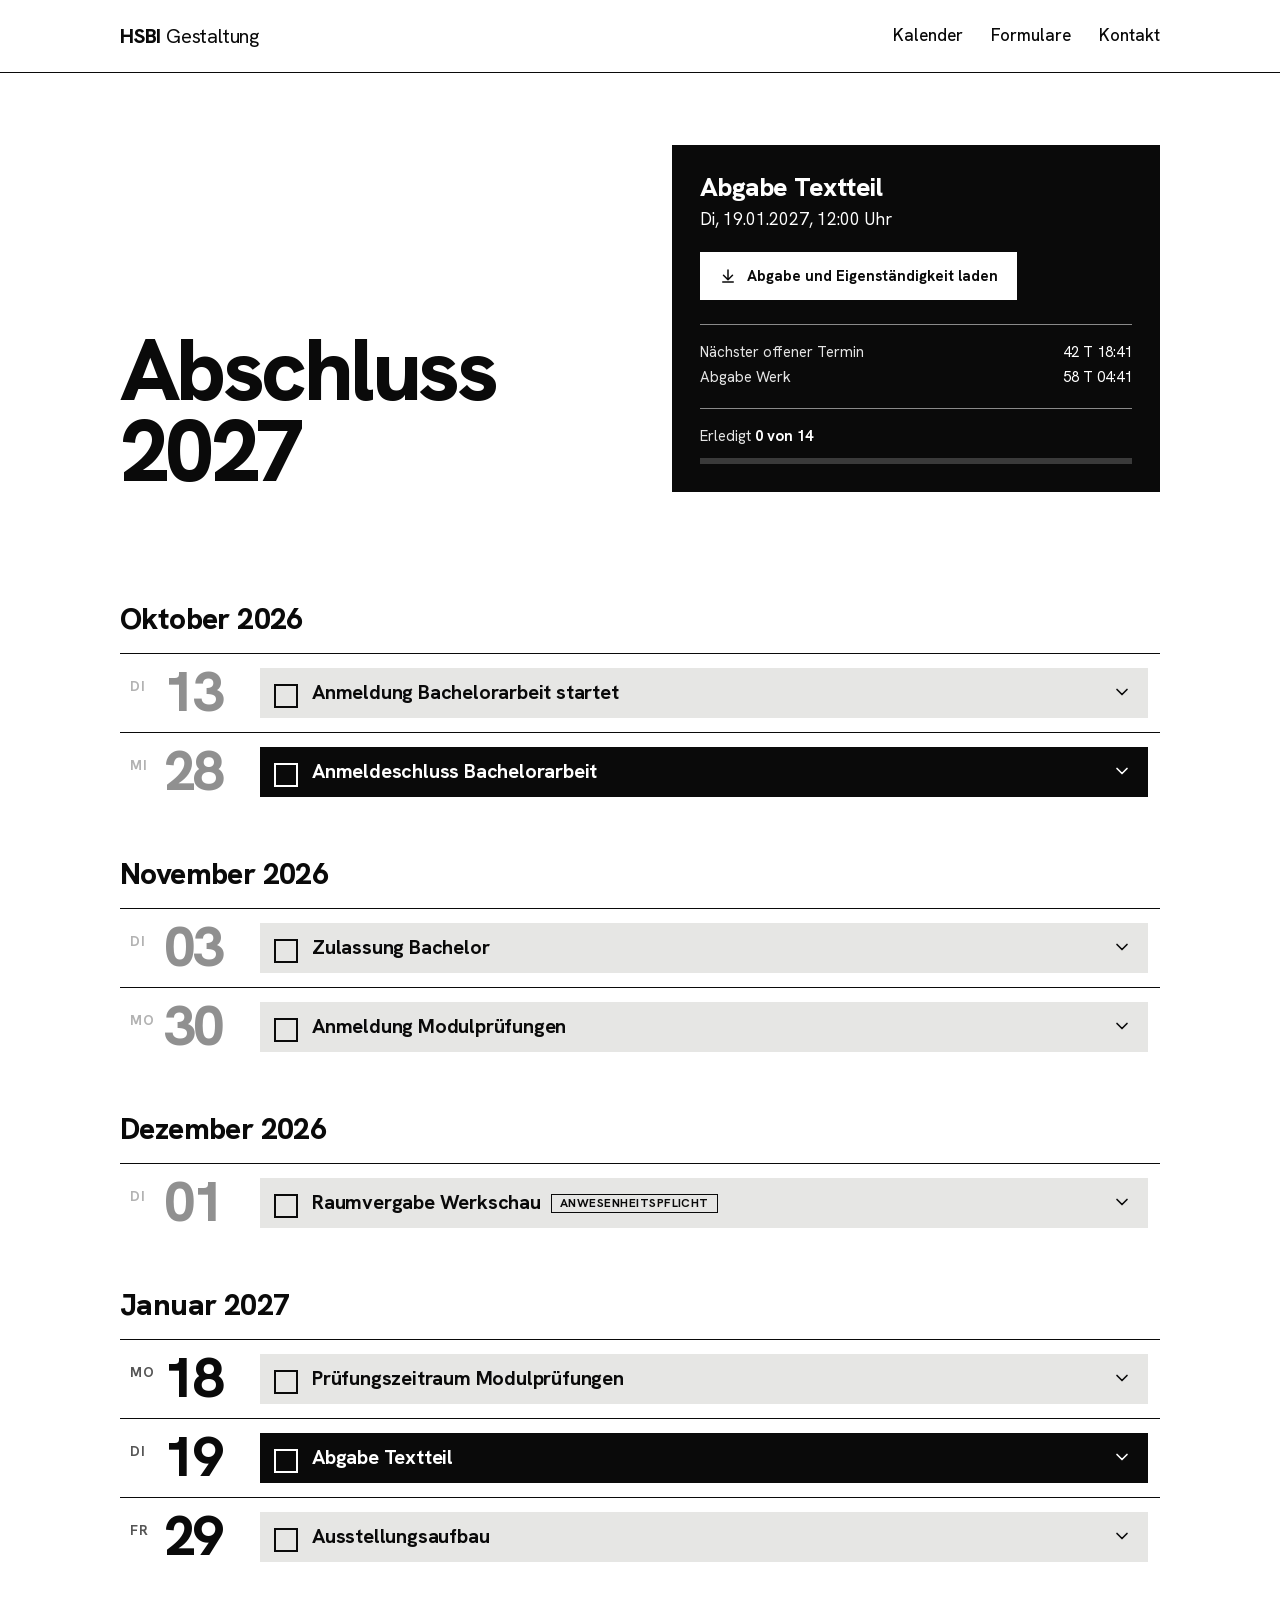
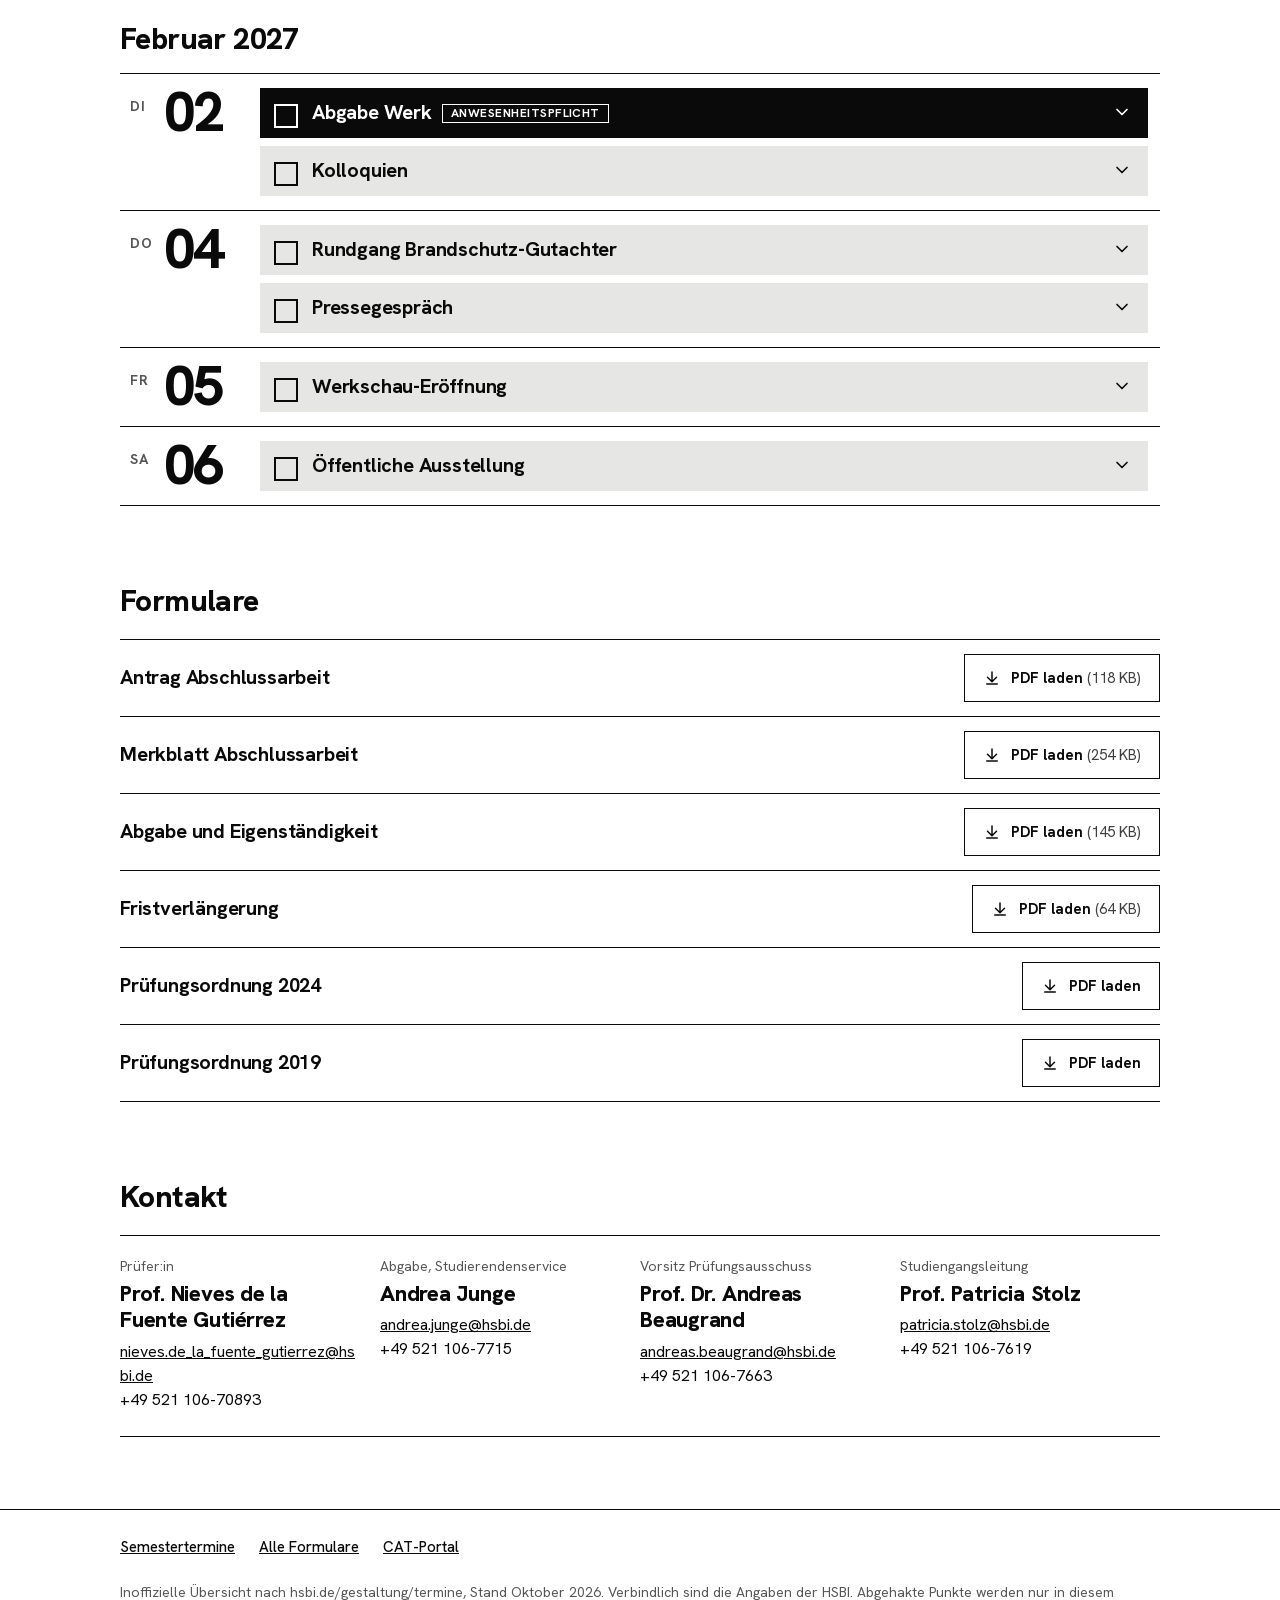
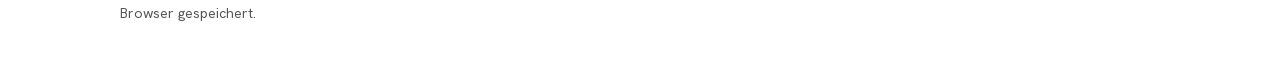
==== index.html @ 267f6dec "Add files via upload" ====
<!DOCTYPE html>
<html lang="de">
<head>
<meta charset="utf-8">
<meta name="viewport" content="width=device-width, initial-scale=1">
<meta name="color-scheme" content="light">
<title>Abschluss 2027 – Bachelorarbeit Gestaltung HSBI</title>
<meta name="description" content="Termine, Fristen und Formulare für die Bachelorarbeit Gestaltung an der HSBI, Abschluss Februar 2027 – mit Checkliste zum Abhaken.">
<link rel="icon" href="data:image/svg+xml,<svg xmlns='http://www.w3.org/2000/svg' viewBox='0 0 32 32'><rect width='32' height='32' fill='%230a0a0a'/><path d='M8 17l5 5 11-12' fill='none' stroke='%23fff' stroke-width='3.5'/></svg>">
<style>
@font-face{font-family:'Hanken Grotesk';font-style:normal;font-weight:400 800;font-display:swap;src:url([data-uri]) format('woff2');unicode-range:U+0000-00FF,U+0131,U+0152-0153,U+02BB-02BC,U+02C6,U+02DA,U+02DC,U+0304,U+0308,U+0329,U+2000-206F,U+20AC,U+2122,U+2191,U+2193,U+2212,U+2215,U+FEFF,U+FFFD}

:root{--ink:#0a0a0a;--paper:#ffffff;--tint2:#e6e6e4;--tint3:#d9d9d6;--mute:#555555;--soft:#e4e4e4;--ease:cubic-bezier(0.2,0,0,1)}
*{box-sizing:border-box}
html{scroll-behavior:smooth}
body{margin:0;background:var(--paper);color:var(--ink);font-family:'Hanken Grotesk',Helvetica,Arial,sans-serif;font-size:17px;line-height:1.5;-webkit-font-smoothing:antialiased}
a{color:inherit}
a:focus-visible,button:focus-visible{outline:2px solid var(--ink);outline-offset:3px}
.wrap{max-width:1120px;margin:0 auto;padding-inline:clamp(16px,4vw,40px)}
.skip{position:absolute;left:12px;top:-60px;z-index:10;background:var(--ink);color:var(--paper);padding:10px 14px;font-weight:700;text-decoration:none}
.skip:focus{top:12px}
.sr{position:absolute;width:1px;height:1px;margin:-1px;overflow:hidden;clip:rect(0 0 0 0);white-space:nowrap}

.top{border-bottom:1px solid var(--ink)}
.top .wrap{display:flex;flex-wrap:wrap;gap:4px 32px;align-items:center;justify-content:space-between;min-height:72px}
.brand{font-weight:800;font-size:20px;letter-spacing:-0.01em;text-decoration:none}
.brand span{font-weight:400}
.nav{display:flex;flex-wrap:wrap;gap:4px 28px}
.nav a{display:inline-flex;align-items:center;min-height:44px;text-decoration:none;font-weight:500;background-image:linear-gradient(var(--ink),var(--ink));background-size:0 2px;background-position:0 78%;background-repeat:no-repeat;transition:background-size 200ms var(--ease)}
.nav a:hover{background-size:100% 2px}

/* Hero */
.hero{display:grid;grid-template-columns:repeat(auto-fit,minmax(min(320px,100%),1fr));gap:56px 64px;padding-block:72px 64px;align-items:end}
.h1{font-weight:800;font-size:clamp(48px,7vw,88px);line-height:0.92;letter-spacing:-0.04em;margin:0;min-width:0}
.h1 .yr{display:block;font-variant-numeric:tabular-nums}
.next{background:var(--ink);color:var(--paper);padding:28px}
.next .tt{font-weight:800;font-size:26px;line-height:1.15;letter-spacing:-0.02em;margin:0 0 4px}
.next .dd{margin:0;font-size:17px}
.next .btn{margin-top:20px;background:var(--paper);color:var(--ink);border-color:var(--paper)}
.next .btn:hover{background:var(--ink);color:var(--paper)}
.next .btn:focus-visible{outline-color:var(--paper)}
.timers{margin:24px 0 0;padding:16px 0 0;border-top:1px solid #8a8a8a;display:grid;gap:2px;font-size:15px;font-variant-numeric:tabular-nums}
.timers p{margin:0;display:flex;justify-content:space-between;gap:16px}
.timers .tl{color:var(--soft)}

/* Fortschritt */
.prog{margin-top:20px;padding-top:16px;border-top:1px solid #8a8a8a}
.prog-h{display:flex;justify-content:space-between;align-items:center;gap:16px;font-size:15px;font-variant-numeric:tabular-nums}
.prog-h .tl{color:var(--soft)}
.bar{height:6px;margin-top:10px;background:#3a3a3a;overflow:hidden}
.bar i{display:block;height:100%;width:100%;background:var(--paper);transform-origin:left;transform:scaleX(var(--p,0));transition:transform 300ms var(--ease)}
.reset{appearance:none;background:none;border:0;color:var(--soft);font:inherit;font-size:14px;text-decoration:underline;text-underline-offset:3px;cursor:pointer;min-height:44px;padding:0 0 0 8px}
.reset:hover{color:var(--paper)}
.reset[hidden]{display:none}
.next .reset:focus-visible{outline-color:var(--paper)}

/* Kalender */
.cal{border-bottom:1px solid var(--ink)}
.month{margin:0;padding:40px 0 12px;font-weight:800;font-size:clamp(22px,3vw,30px);letter-spacing:-0.02em}
.row{display:grid;grid-template-columns:44px 96px minmax(0,1fr);border-top:1px solid var(--ink);transition:background-color 160ms var(--ease)}
.row:hover{background:var(--tint2)}
.wd{padding:22px 0 0 10px;font-size:14px;font-weight:700;letter-spacing:0.06em;text-transform:uppercase;color:var(--mute)}
.num{padding:10px 0 0;font-weight:800;font-size:56px;line-height:1;letter-spacing:-0.04em;font-variant-numeric:tabular-nums}
.body{display:flex;flex-direction:column;gap:8px;padding:14px 12px 14px 0}
.row.past .num,.row.past .wd{opacity:.45}

.ev{display:flex;align-items:flex-start;gap:4px;padding:0 16px 0 4px;transition:background-color 160ms var(--ease),color 160ms var(--ease)}
.ev.t{background:var(--tint2)}
.row:hover .ev.t{background:var(--tint3)}
.ev.f{background:var(--ink);color:var(--paper)}
.ev details{flex:1;min-width:0;padding:0 0 12px}
.ev details:not([open]){padding-bottom:0}
.ev summary{list-style:none;cursor:pointer;display:flex;align-items:center;justify-content:space-between;gap:12px;min-height:44px;padding:12px 0}
.ev summary::-webkit-details-marker{display:none}
.ev summary:focus-visible{outline:2px solid currentColor;outline-offset:2px}
.ev .ti{display:block;font-weight:700;font-size:20px;line-height:1.25;letter-spacing:-0.01em}
.ev .chev{flex:none;transition:transform 200ms var(--ease)}
.ev details[open] .chev{transform:rotate(180deg)}
.ev .info{margin:2px 0 0;padding:0;list-style:none;font-size:15px;color:var(--mute);font-variant-numeric:tabular-nums;display:grid;gap:6px;max-width:68ch}
.ev .info li{padding-left:14px;position:relative}
.ev .info li::before{content:"";position:absolute;left:0;top:.62em;width:6px;height:1px;background:currentColor}
.ev .info strong{color:var(--ink);font-weight:700}
.ev.f .info{color:var(--soft)}
.ev.f .info strong{color:var(--paper)}
.ev .info a{text-decoration:underline;text-underline-offset:3px}
.ev details[open] .info,.ev details[open] .dls{animation:rise 220ms var(--ease) both}
.dls{display:flex;flex-wrap:wrap;gap:8px;margin-top:14px}
.dl{display:inline-flex;align-items:center;gap:8px;min-height:44px;padding:0 14px;border:1px solid currentColor;font-weight:700;font-size:14px;text-decoration:none;color:inherit;transition:background-color 160ms var(--ease),color 160ms var(--ease)}
.dl svg{transition:transform 200ms var(--ease)}
.dl:hover svg.dn{transform:translateY(2px)}
.dl:hover svg.ext{transform:translate(2px,-2px)}
.ev.f .dl:hover{background:var(--paper);color:var(--ink)}
.ev.t .dl:hover{background:var(--ink);color:var(--paper)}
.ev.f .dl:focus-visible,.ev.f a:focus-visible{outline-color:var(--paper)}
.tag{display:inline-block;margin-left:10px;padding:1px 8px;border:1px solid currentColor;font-size:12px;font-weight:700;letter-spacing:0.04em;text-transform:uppercase;vertical-align:2px}

/* Checkbox */
.ck{flex:none;position:relative;display:grid;place-items:center;width:44px;height:44px;margin-top:6px;cursor:pointer;touch-action:manipulation}
.ck input{position:absolute;inset:0;margin:0;opacity:0;cursor:pointer}
.ck .box{width:24px;height:24px;border:2px solid currentColor;display:grid;place-items:center;transition:background-color 160ms var(--ease)}
.ck .box svg{opacity:0;transform:scale(.6);transition:opacity 160ms var(--ease),transform 200ms var(--ease)}
.ck input:checked + .box{background:currentColor}
.ck input:checked + .box svg{opacity:1;transform:none}
.ev.t .ck .box svg{color:var(--tint2)}
.ev.f .ck .box svg{color:var(--ink)}
.ck input:focus-visible + .box{outline:2px solid currentColor;outline-offset:3px}
.ck:hover .box{background:color-mix(in srgb,currentColor 14%,transparent)}
.ck:hover input:checked + .box{background:currentColor}

/* Erledigt-Zustand: Häkchen + Durchstreichung, nicht nur Farbe */
.ev.done{background:transparent !important;color:var(--ink);box-shadow:inset 0 0 0 1px var(--ink)}
.ev.done .ti{text-decoration:line-through;text-decoration-thickness:2px;color:var(--mute)}
.ev.done .ck .box svg{color:var(--paper)}
.ev.done .info{color:var(--mute)}
.ev.done .info strong{color:var(--ink)}
.ev.done .dl:hover{background:var(--ink);color:var(--paper)}
.ev.done .tag{color:var(--mute)}
.ev .state{margin-left:10px;font-size:14px;font-weight:500;color:var(--mute);text-decoration:none;display:none}
.ev.done .state{display:inline-block}

/* Formulare */
.dl-list{margin:0;padding:0;list-style:none;border-bottom:1px solid var(--ink)}
.dl-item{display:grid;grid-template-columns:minmax(0,1fr) auto;gap:8px 24px;align-items:center;padding:14px 0;border-top:1px solid var(--ink)}
.dl-item .n{margin:0;font-weight:700;font-size:20px;letter-spacing:-0.01em;line-height:1.25}
.btn{display:inline-flex;align-items:center;gap:10px;min-height:48px;padding:0 18px;border:1px solid var(--ink);background:var(--paper);color:var(--ink);font-weight:700;font-size:15px;text-decoration:none;white-space:nowrap;transition:background-color 160ms var(--ease),color 160ms var(--ease)}
.btn svg{transition:transform 200ms var(--ease)}
.btn:hover{background:var(--ink);color:var(--paper)}
.btn:hover svg{transform:translateY(2px)}
.btn:active{transform:scale(0.98)}
.sz{font-weight:400;opacity:0.78}

.sec-h{margin:0 0 16px;font-weight:800;font-size:clamp(22px,3vw,30px);letter-spacing:-0.02em}
.people{display:grid;grid-template-columns:repeat(auto-fit,minmax(min(240px,100%),1fr));border-top:1px solid var(--ink)}
.person{padding:20px 20px 24px 0;border-bottom:1px solid var(--ink)}
.person .r{margin:0 0 4px;font-size:14px;color:var(--mute)}
.person .nm{margin:0;font-weight:800;font-size:22px;line-height:1.2;letter-spacing:-0.01em}
.person p.c{margin:6px 0 0;font-size:16px;overflow-wrap:anywhere}

.foot{margin-top:72px;border-top:1px solid var(--ink);padding-block:16px 40px;font-size:15px}
.foot .wrap{display:flex;flex-wrap:wrap;gap:4px 24px;align-items:center}
.foot a{display:inline-flex;align-items:center;min-height:44px;font-weight:500}
.foot .src{flex-basis:100%;color:var(--mute);font-size:14px;margin:8px 0 0}

@keyframes rise{from{opacity:0;transform:translateY(14px)}to{opacity:1;transform:none}}
.hero > *{animation:rise 520ms var(--ease) both}
.hero > *:nth-child(2){animation-delay:90ms}
@media (max-width:640px){
  .row{grid-template-columns:34px 56px minmax(0,1fr)}
  .num{font-size:40px}
  .wd{padding-left:4px;font-size:12px}
  .ev{padding-right:12px}
  .ev .ti{font-size:18px}
  .tag{margin-left:0;margin-top:4px}
  .dl-item{grid-template-columns:minmax(0,1fr)}
  .dl-item .btn{width:100%;justify-content:center}
  .hero{padding-block:48px 40px}
}
@media (prefers-reduced-motion:reduce){
  html{scroll-behavior:auto}
  *,*::before,*::after{animation:none !important;transition:none !important}
}
</style>
</head>
<body>
<a class="skip" href="#kalender">Zum Kalender springen</a>

<header class="top">
<div class="wrap">
<a class="brand" href="#top">HSBI <span>Gestaltung</span></a>
<nav class="nav" aria-label="Seitennavigation">
<a href="#kalender">Kalender</a>
<a href="#formulare">Formulare</a>
<a href="#kontakt">Kontakt</a>
</nav>
</div>
</header>

<main id="top">
<section class="wrap hero">
<h1 class="h1">Abschluss<span class="yr">2027</span></h1>
<div class="next">
<p class="tt" id="nextTitle">–</p>
<p class="dd" id="nextDate"></p>
<a class="btn" id="nextHref" href="#" target="_blank" rel="noopener">
<svg width="18" height="18" viewBox="0 0 24 24" fill="none" stroke="currentColor" stroke-width="2" stroke-linecap="round" stroke-linejoin="round" aria-hidden="true"><path d="M12 4v12M6 11l6 6 6-6M5 20h14"/></svg>
<span>PDF laden</span>
</a>
<div class="timers" role="timer" aria-label="Restzeit">
<p><span class="tl">Nächster offener Termin</span><span id="tNext">–</span></p>
<p><span class="tl">Abgabe Werk</span><span id="tEnd">–</span></p>
</div>
<div class="prog">
<div class="prog-h">
<span><span class="tl">Erledigt</span> <strong id="progTxt" aria-live="polite">0 von 0</strong></span>
<button class="reset" id="reset" type="button" hidden>Zurücksetzen</button>
</div>
<div class="bar" aria-hidden="true"><i id="progBar"></i></div>
</div>
</div>
</section>

<section class="wrap" id="kalender" aria-label="Kalender">
<div class="cal" id="cal"></div>
</section>

<section class="wrap" id="formulare" aria-labelledby="formulare-h" style="padding-top:72px">
<h2 class="sec-h" id="formulare-h">Formulare</h2>
<ul class="dl-list" id="forms"></ul>
</section>

<section class="wrap" id="kontakt" aria-labelledby="kontakt-h" style="padding-top:72px">
<h2 class="sec-h" id="kontakt-h">Kontakt</h2>
<div class="people">
<div class="person">
<p class="r">Prüfer:in</p>
<p class="nm">Prof. Nieves de la Fuente Gutiérrez</p>
<p class="c"><a href="mailto:nieves.de_la_fuente_gutierrez@hsbi.de">nieves.de_la_fuente_gutierrez@hsbi.de</a><br>+49 521 106-70893</p>
</div>
<div class="person">
<p class="r">Abgabe, Studierendenservice</p>
<p class="nm">Andrea Junge</p>
<p class="c"><a href="mailto:andrea.junge@hsbi.de">andrea.junge@hsbi.de</a><br>+49 521 106-7715</p>
</div>
<div class="person">
<p class="r">Vorsitz Prüfungsausschuss</p>
<p class="nm">Prof. Dr. Andreas Beaugrand</p>
<p class="c"><a href="mailto:andreas.beaugrand@hsbi.de">andreas.beaugrand@hsbi.de</a><br>+49 521 106-7663</p>
</div>
<div class="person">
<p class="r">Studiengangsleitung</p>
<p class="nm">Prof. Patricia Stolz</p>
<p class="c"><a href="mailto:patricia.stolz@hsbi.de">patricia.stolz@hsbi.de</a><br>+49 521 106-7619</p>
</div>
</div>
</section>
</main>

<footer class="foot">
<div class="wrap">
<a href="https://www.hsbi.de/gestaltung/termine" target="_blank" rel="noopener">Semestertermine</a>
<a href="https://www.hsbi.de/gestaltung/formulare" target="_blank" rel="noopener">Alle Formulare</a>
<a href="https://cat.hsbi.de/hio/pages/cs/sys/portal/hisinoneStartPage.faces" target="_blank" rel="noopener">CAT-Portal</a>
<p class="src">Inoffizielle Übersicht nach hsbi.de/gestaltung/termine, Stand Oktober 2026. Verbindlich sind die Angaben der HSBI. Abgehakte Punkte werden nur in diesem Browser gespeichert.</p>
</div>
</footer>

<script>
(function () {
  'use strict';

  /* ── Daten ─────────────────────────────────────────────
     Monate sind 1-basiert (1 = Januar). id muss eindeutig bleiben,
     sonst gehen gespeicherte Häkchen verloren.
     kind: 'f' = Frist (schwarz), 't' = Termin (grau)          */
  var BASE = 'https://www.hsbi.de/media/fachbereiche/gestaltung/studierende/studiengangs-downloads/gestaltung-bgs/';
  var PO = 'https://www.hsbi.de/media/hochschulverwaltung/dezernat-ii/studserv/pruefungsangelegenheiten/studiengangs-downloads/gestaltung-bgs/';
  var F = {
    antrag:   { label: 'Antrag Abschlussarbeit', href: BASE + 'fb1-abschlussarbeit-ba-antrag.pdf', size: '118 KB' },
    merk:     { label: 'Merkblatt', name: 'Merkblatt Abschlussarbeit', href: BASE + 'fb1-abschlussarbeit-merkblatt.pdf', size: '254 KB' },
    abgabe:   { label: 'Abgabe und Eigenständigkeit', href: BASE + 'fb1-abschlussarbeit-abgabe-selbstaendigkeit.pdf', size: '145 KB' },
    frist:    { label: 'Fristverlängerung', href: BASE + 'fb1-abschlussarbeit-fristverlaengerung.pdf', size: '64 KB' },
    po24:     { label: 'Prüfungsordnung 2024', href: PO + 'studiengangspruefungsordnung-bachelor-gestaltung-version-2024.pdf' },
    po19:     { label: 'Prüfungsordnung 2019', href: PO + 'studiengangspruefungsordnung-bachelor-gestaltung-version-2019-(fassung-2023).pdf' },
    cat:      { label: 'CAT-Portal', href: 'https://cat.hsbi.de/hio/pages/cs/sys/portal/hisinoneStartPage.faces', ext: true }
  };
  var MAIL_NIEVES = '<a href="mailto:nieves.de_la_fuente_gutierrez@hsbi.de">Nieves de la Fuente Gutiérrez</a>';
  var MAIL_JUNGE = '<a href="mailto:andrea.junge@hsbi.de">Andrea Junge</a>';

  var EVENTS = [
    { id: 'anmeldung-start', d: [2026,10,13], kind: 't', title: 'Anmeldung Bachelorarbeit startet',
      info: ['Anmeldezeitraum bis <strong>Mi, 28.10.2026, 12:00 Uhr</strong>',
             'Bearbeitungszeit: drei Monate bzw. 13 Wochen',
             'Anmeldeformular und Merkblatt zur Thesis ausfüllen'],
      files: ['antrag', 'merk'] },
    { id: 'anmeldeschluss', d: [2026,10,28,12,0], kind: 'f', title: 'Anmeldeschluss Bachelorarbeit', deadline: true,
      info: ['<strong>12:00 Uhr</strong>',
             'Antrag Abschlussarbeit vollständig einreichen'],
      files: ['antrag'] },
    { id: 'zulassung', d: [2026,11,3], kind: 't', title: 'Zulassung Bachelor',
      info: ['Ab jetzt läuft die Bearbeitungszeit von 13 Wochen',
             'Rücktritt bis max. vier Wochen nach der Zulassung möglich, siehe Prüfungsordnung'],
      files: ['merk', 'po24'] },
    { id: 'modul-anmeldung', d: [2026,11,30], kind: 't', title: 'Anmeldung Modulprüfungen',
      info: ['Erster Prüfungstermin, Anmeldung über das CAT-Notenportal',
             'bis <strong>Mo, 14.12.2026</strong>'],
      files: ['cat'] },
    { id: 'raumvergabe', d: [2026,12,1,17,0], kind: 't', title: 'Raumvergabe Werkschau', tag: 'Anwesenheitspflicht',
      info: ['<strong>17:00 Uhr</strong>, Videostudio R 401',
             'Mit Werkschau-Team und Raumkommission',
             'Anwesenheitspflicht oder eine Vertreter:in schicken'] },
    { id: 'modul-pruefung', d: [2027,1,18], kind: 't', title: 'Prüfungszeitraum Modulprüfungen',
      info: ['bis Do, 28.01.2027',
             'Ab Fr, 29.01. ist Werkschauaufbau'] },
    { id: 'textteil', d: [2027,1,19,12,0], kind: 'f', title: 'Abgabe Textteil', deadline: true,
      info: ['<strong>12:00 Uhr</strong>, Textteil per Mail an deine Prüfer:innen (' + MAIL_NIEVES + ')',
             'Zeitgleich das Formular »Abgabe + Eigenständigkeit« an ' + MAIL_JUNGE,
             'Fristverlängerung nur per Antrag an den Prüfungsausschuss und mit ärztlicher Bescheinigung'],
      files: ['abgabe', 'frist'] },
    { id: 'aufbau', d: [2027,1,29], kind: 't', title: 'Ausstellungsaufbau',
      info: ['bis Mo, 01.02.2027'] },
    { id: 'werk', d: [2027,2,2,10,0], kind: 'f', title: 'Abgabe Werk', tag: 'Anwesenheitspflicht', deadline: true, final: true,
      info: ['Raumabnahme = Frist Werk (Projektteil)',
             'Rundgang ab <strong>10:00 Uhr</strong>'],
      files: ['merk'] },
    { id: 'kolloquien', d: [2027,2,2,14,0], kind: 't', title: 'Kolloquien',
      info: ['Präsentation des Werks',
             'ab 14:00 Uhr, bis Do, 04.02.2027'] },
    { id: 'brandschutz', d: [2027,2,4,10,0], kind: 't', title: 'Rundgang Brandschutz-Gutachter',
      info: ['ab 10:00 Uhr',
             'Keine Anwesenheit nötig, Nachbesserungsbedarf wird mitgeteilt'] },
    { id: 'presse', d: [2027,2,4,11,0], kind: 't', title: 'Pressegespräch',
      info: ['11:00 Uhr'] },
    { id: 'eroeffnung', d: [2027,2,5,18,0], kind: 't', title: 'Werkschau-Eröffnung',
      info: ['ab 18:00 Uhr',
             'Eröffnung, Verabschiedung und Rundgang'] },
    { id: 'ausstellung', d: [2027,2,6,11,0], kind: 't', title: 'Öffentliche Ausstellung',
      info: ['11:00 bis 18:00 Uhr',
             'auch So, 07.02.2027'] }
  ];
  var FORM_ORDER = ['antrag', 'merk', 'abgabe', 'frist', 'po24', 'po19'];

  /* ── Hilfen ───────────────────────────────────────────── */
  var KEY = 'abschluss-2027:done';
  var MONTHS = ['Januar','Februar','März','April','Mai','Juni','Juli','August','September','Oktober','November','Dezember'];
  var WD = ['So','Mo','Di','Mi','Do','Fr','Sa'];
  var p2 = function (n) { return (n < 10 ? '0' : '') + n; };
  var esc = function (s) { return String(s).replace(/[&<>"]/g, function (c) { return { '&':'&amp;', '<':'&lt;', '>':'&gt;', '"':'&quot;' }[c]; }); };
  var ICON_DN = '<svg class="dn" width="16" height="16" viewBox="0 0 24 24" fill="none" stroke="currentColor" stroke-width="2" stroke-linecap="round" stroke-linejoin="round" aria-hidden="true"><path d="M12 4v12M6 11l6 6 6-6M5 20h14"/></svg>';
  var ICON_EXT = '<svg class="ext" width="16" height="16" viewBox="0 0 24 24" fill="none" stroke="currentColor" stroke-width="2" stroke-linecap="round" stroke-linejoin="round" aria-hidden="true"><path d="M7 17L17 7M9 7h8v8"/></svg>';
  var ICON_CHEV = '<svg class="chev" width="20" height="20" viewBox="0 0 24 24" fill="none" stroke="currentColor" stroke-width="2" stroke-linecap="round" stroke-linejoin="round" aria-hidden="true"><path d="M6 9l6 6 6-6"/></svg>';
  var ICON_CHECK = '<svg width="16" height="16" viewBox="0 0 24 24" fill="none" stroke="currentColor" stroke-width="3.2" stroke-linecap="square" aria-hidden="true"><path d="M5 12.5l4.5 4.5L19 7.5"/></svg>';

  EVENTS.forEach(function (e) {
    e.t = new Date(e.d[0], e.d[1] - 1, e.d[2], e.d[3] || 0, e.d[4] || 0);
    e.dayKey = e.d[0] + '-' + p2(e.d[1]) + '-' + p2(e.d[2]);
  });

  function load() {
    try { var v = JSON.parse(localStorage.getItem(KEY) || '[]'); return Array.isArray(v) ? v : []; }
    catch (err) { return []; }
  }
  function save(set) {
    try { localStorage.setItem(KEY, JSON.stringify(Object.keys(set))); } catch (err) { /* privat-modus o. ä. */ }
  }
  var done = {};
  load().forEach(function (id) { done[id] = true; });

  /* ── Kalender rendern ─────────────────────────────────── */
  function fileLink(k) {
    var f = F[k];
    return '<a class="dl" href="' + esc(f.href) + '" target="_blank" rel="noopener"' + (f.ext ? '' : ' download') + '>' +
      (f.ext ? ICON_EXT : ICON_DN) + '<span>' + esc(f.label) + '</span></a>';
  }
  function evHtml(e) {
    var cid = 'ck-' + e.id;
    return '<div class="ev ' + e.kind + (done[e.id] ? ' done' : '') + '" data-id="' + e.id + '">' +
      '<label class="ck" for="' + cid + '"><input type="checkbox" id="' + cid + '"' + (done[e.id] ? ' checked' : '') + '>' +
      '<span class="box">' + ICON_CHECK + '</span><span class="sr">' + esc(e.title) + ' als erledigt markieren</span></label>' +
      '<details><summary><span class="ti">' + esc(e.title) +
        (e.tag ? '<span class="tag">' + esc(e.tag) + '</span>' : '') +
        '<span class="state">erledigt</span></span>' + ICON_CHEV + '</summary>' +
      (e.info ? '<ul class="info">' + e.info.map(function (x) { return '<li>' + x + '</li>'; }).join('') + '</ul>' : '') +
      (e.files ? '<div class="dls">' + e.files.map(fileLink).join('') + '</div>' : '') +
      '</details></div>';
  }
  function renderCalendar() {
    var html = '', lastMonth = '', i = 0, today = new Date(); today.setHours(0,0,0,0);
    while (i < EVENTS.length) {
      var first = EVENTS[i], dayEvents = [];
      while (i < EVENTS.length && EVENTS[i].dayKey === first.dayKey) dayEvents.push(EVENTS[i++]);
      var mk = MONTHS[first.t.getMonth()] + ' ' + first.t.getFullYear();
      if (mk !== lastMonth) { html += '<h2 class="month">' + mk + '</h2>'; lastMonth = mk; }
      var dayDate = new Date(first.t); dayDate.setHours(0,0,0,0);
      html += '<div class="row' + (dayDate < today ? ' past' : '') + '">' +
        '<div class="wd">' + WD[first.t.getDay()] + '</div>' +
        '<div class="num">' + p2(first.t.getDate()) + '</div>' +
        '<div class="body">' + dayEvents.map(evHtml).join('') + '</div></div>';
    }
    document.getElementById('cal').innerHTML = html;
  }
  function renderForms() {
    document.getElementById('forms').innerHTML = FORM_ORDER.map(function (k) {
      var f = F[k];
      return '<li class="dl-item"><p class="n">' + esc(f.name || f.label) + '</p>' +
        '<a class="btn" href="' + esc(f.href) + '" target="_blank" rel="noopener" download>' +
        ICON_DN.replace('class="dn" width="16" height="16"', 'width="18" height="18"') +
        '<span>PDF laden' + (f.size ? ' <span class="sz">(' + f.size + ')</span>' : '') + '</span></a></li>';
    }).join('');
  }

  /* ── Hero: nächste Frist, Timer, Fortschritt ──────────── */
  function fmt(ms) {
    if (ms <= 0) return 'erreicht';
    var m = Math.floor(ms / 60000), d = Math.floor(m / 1440), h = Math.floor((m % 1440) / 60);
    return d + ' T ' + p2(h) + ':' + p2(m % 60);
  }
  function fmtDate(t) {
    return WD[t.getDay()] + ', ' + p2(t.getDate()) + '.' + p2(t.getMonth() + 1) + '.' + t.getFullYear() +
      (t.getHours() || t.getMinutes() ? ', ' + p2(t.getHours()) + ':' + p2(t.getMinutes()) + ' Uhr' : '');
  }
  function renderHero() {
    var now = Date.now();
    var deadlines = EVENTS.filter(function (e) { return e.deadline; });
    var open = deadlines.filter(function (e) { return !done[e.id] && e.t.getTime() > now; });
    var dl = open[0];
    var titleEl = document.getElementById('nextTitle'), dateEl = document.getElementById('nextDate'), btn = document.getElementById('nextHref');
    if (dl) {
      titleEl.textContent = dl.title;
      dateEl.textContent = fmtDate(dl.t);
      var f = F[dl.files && dl.files[0]];
      btn.hidden = !f;
      if (f) { btn.href = f.href; btn.querySelector('span').textContent = f.label + ' laden'; }
    } else {
      var allDone = deadlines.every(function (e) { return done[e.id]; });
      titleEl.textContent = allDone ? 'Alle Fristen erledigt' : 'Keine offenen Fristen';
      dateEl.textContent = allDone ? 'Glückwunsch, jetzt nur noch feiern.' : '';
      btn.hidden = true;
    }
    var nextEv = EVENTS.filter(function (e) { return !done[e.id] && e.t.getTime() > now; })[0];
    document.getElementById('tNext').textContent = nextEv ? fmt(nextEv.t.getTime() - now) : 'keiner';
    var fin = EVENTS.filter(function (e) { return e.final; })[0];
    document.getElementById('tEnd').textContent = fmt(fin.t.getTime() - now);

    var n = EVENTS.filter(function (e) { return done[e.id]; }).length;
    document.getElementById('progTxt').textContent = n + ' von ' + EVENTS.length;
    document.getElementById('progBar').style.setProperty('--p', (n / EVENTS.length).toFixed(4));
    document.getElementById('reset').hidden = n === 0;
  }

  /* ── Interaktion ──────────────────────────────────────── */
  document.getElementById('cal').addEventListener('change', function (ev) {
    var input = ev.target;
    if (input.type !== 'checkbox') return;
    var box = input.closest('.ev'), id = box.getAttribute('data-id');
    if (input.checked) done[id] = true; else delete done[id];
    box.classList.toggle('done', input.checked);
    save(done);
    renderHero();
  });
  document.getElementById('reset').addEventListener('click', function () {
    if (!window.confirm('Alle Häkchen entfernen?')) return;
    done = {};
    save(done);
    renderCalendar();
    renderHero();
  });

  renderCalendar();
  renderForms();
  renderHero();
  setInterval(renderHero, 30000);
})();
</script>
</body>
</html>
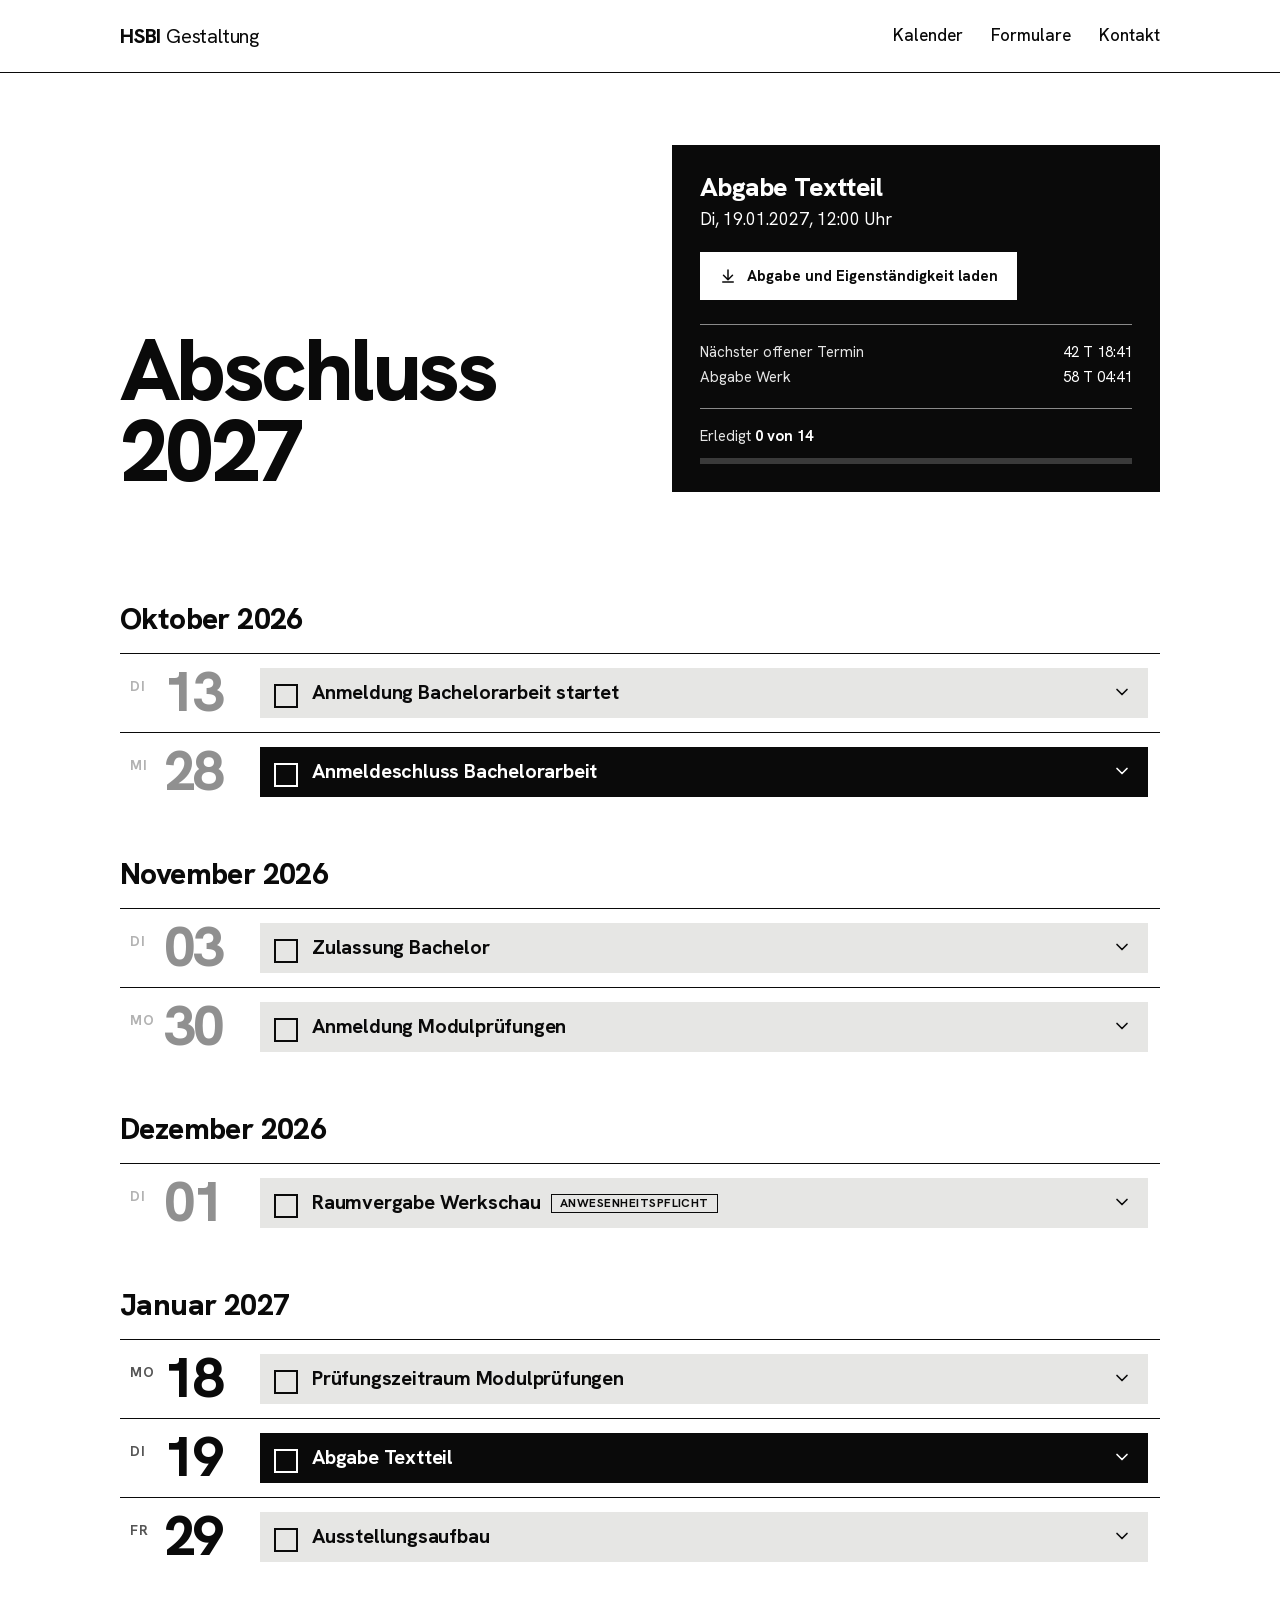
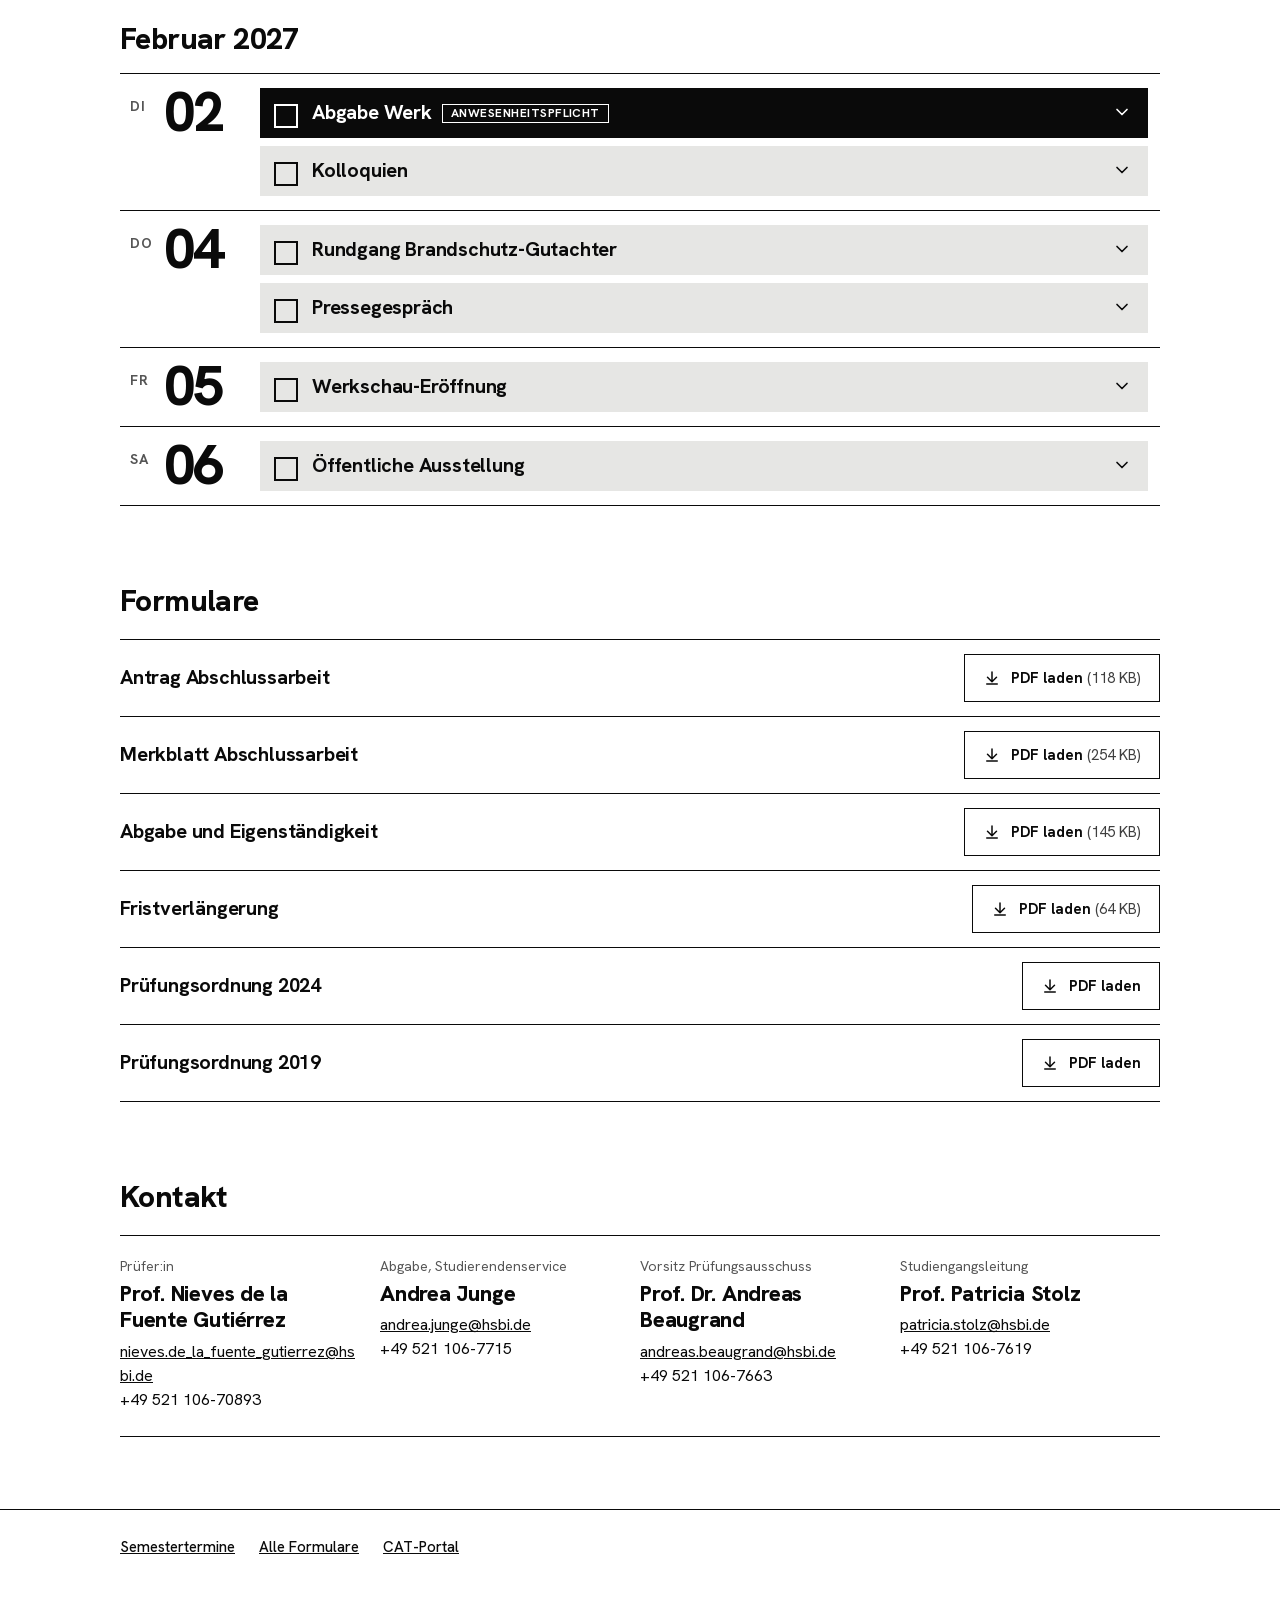
==== commit 9707a4d4: "Remove outdated semester schedule note Removed outdated information regarding the semester schedule." ====
--- a/index.html
+++ b/index.html
@@ -240,7 +240,6 @@
 <a href="https://www.hsbi.de/gestaltung/termine" target="_blank" rel="noopener">Semestertermine</a>
 <a href="https://www.hsbi.de/gestaltung/formulare" target="_blank" rel="noopener">Alle Formulare</a>
 <a href="https://cat.hsbi.de/hio/pages/cs/sys/portal/hisinoneStartPage.faces" target="_blank" rel="noopener">CAT-Portal</a>
-<p class="src">Inoffizielle Übersicht nach hsbi.de/gestaltung/termine, Stand Oktober 2026. Verbindlich sind die Angaben der HSBI. Abgehakte Punkte werden nur in diesem Browser gespeichert.</p>
 </div>
 </footer>
 
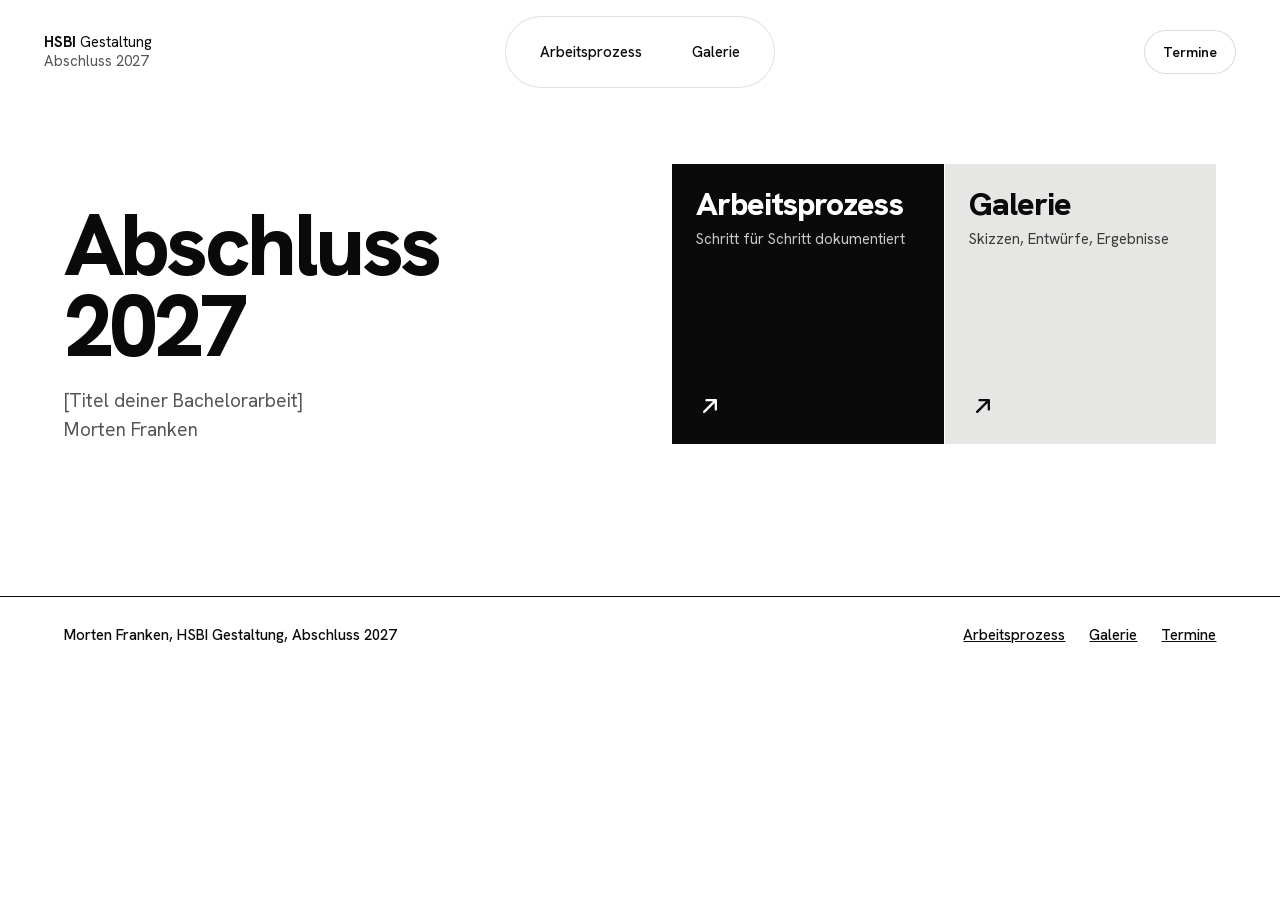
==== commit 31827acd: "Add files via upload" ====
--- a/index.html
+++ b/index.html
@@ -1,454 +1,37 @@
-<!DOCTYPE html>
+<!doctype html>
 <html lang="de">
 <head>
 <meta charset="utf-8">
 <meta name="viewport" content="width=device-width, initial-scale=1">
-<meta name="color-scheme" content="light">
-<title>Abschluss 2027 – Bachelorarbeit Gestaltung HSBI</title>
-<meta name="description" content="Termine, Fristen und Formulare für die Bachelorarbeit Gestaltung an der HSBI, Abschluss Februar 2027 – mit Checkliste zum Abhaken.">
-<link rel="icon" href="data:image/svg+xml,<svg xmlns='http://www.w3.org/2000/svg' viewBox='0 0 32 32'><rect width='32' height='32' fill='%230a0a0a'/><path d='M8 17l5 5 11-12' fill='none' stroke='%23fff' stroke-width='3.5'/></svg>">
-<style>
-@font-face{font-family:'Hanken Grotesk';font-style:normal;font-weight:400 800;font-display:swap;src:url([data-uri]) format('woff2');unicode-range:U+0000-00FF,U+0131,U+0152-0153,U+02BB-02BC,U+02C6,U+02DA,U+02DC,U+0304,U+0308,U+0329,U+2000-206F,U+20AC,U+2122,U+2191,U+2193,U+2212,U+2215,U+FEFF,U+FFFD}
+<title>Abschluss 2027, Morten Franken</title>
+<meta name="description" content="Dokumentation der Bachelorarbeit Gestaltung von Morten Franken an der HSBI: Arbeitsprozess, Galerie und Termine.">
+<meta name="author" content="Morten Franken">
+<link rel="icon" href="assets/favicon.svg" type="image/svg+xml">
+<link rel="stylesheet" href="assets/style.css">
+</head>
+<body class="pg">
+<div class="nav-fix">
+<header class="hdr"><div class="hdr-in">
+<a class="brand" href="index.html" aria-label="Startseite, HSBI Gestaltung, Abschluss 2027"><span class="mark"><svg width="20" height="20" viewBox="0 0 24 24" fill="none" stroke="currentColor" stroke-width="1.8" stroke-linecap="round" stroke-linejoin="round" aria-hidden="true"><path d="M4 11l8-7 8 7v8a1 1 0 0 1-1 1h-4v-6H9v6H5a1 1 0 0 1-1-1z"/></svg></span><span class="brand-t"><b>HSBI</b> Gestaltung<span>Abschluss 2027</span></span></a>
+<nav aria-label="Hauptnavigation"><ul class="pill"><li><a class="pi" href="arbeitsprozess.html">Arbeitsprozess</a></li><li><a class="pi" href="galerie.html">Galerie</a></li><li class="m-only"><a class="pi" href="termine.html">Termine</a></li></ul></nav>
+<div class="act"><a class="chip" href="termine.html">Termine</a></div>
+</div></header>
 
-:root{--ink:#0a0a0a;--paper:#ffffff;--tint2:#e6e6e4;--tint3:#d9d9d6;--mute:#555555;--soft:#e4e4e4;--ease:cubic-bezier(0.2,0,0,1)}
-*{box-sizing:border-box}
-html{scroll-behavior:smooth}
-body{margin:0;background:var(--paper);color:var(--ink);font-family:'Hanken Grotesk',Helvetica,Arial,sans-serif;font-size:17px;line-height:1.5;-webkit-font-smoothing:antialiased}
-a{color:inherit}
-a:focus-visible,button:focus-visible{outline:2px solid var(--ink);outline-offset:3px}
-.wrap{max-width:1120px;margin:0 auto;padding-inline:clamp(16px,4vw,40px)}
-.skip{position:absolute;left:12px;top:-60px;z-index:10;background:var(--ink);color:var(--paper);padding:10px 14px;font-weight:700;text-decoration:none}
-.skip:focus{top:12px}
-.sr{position:absolute;width:1px;height:1px;margin:-1px;overflow:hidden;clip:rect(0 0 0 0);white-space:nowrap}
+</div>
+<main>
+<section class="wrap hero" aria-labelledby="h1">
+<div>
 
-.top{border-bottom:1px solid var(--ink)}
-.top .wrap{display:flex;flex-wrap:wrap;gap:4px 32px;align-items:center;justify-content:space-between;min-height:72px}
-.brand{font-weight:800;font-size:20px;letter-spacing:-0.01em;text-decoration:none}
-.brand span{font-weight:400}
-.nav{display:flex;flex-wrap:wrap;gap:4px 28px}
-.nav a{display:inline-flex;align-items:center;min-height:44px;text-decoration:none;font-weight:500;background-image:linear-gradient(var(--ink),var(--ink));background-size:0 2px;background-position:0 78%;background-repeat:no-repeat;transition:background-size 200ms var(--ease)}
-.nav a:hover{background-size:100% 2px}
-
-/* Hero */
-.hero{display:grid;grid-template-columns:repeat(auto-fit,minmax(min(320px,100%),1fr));gap:56px 64px;padding-block:72px 64px;align-items:end}
-.h1{font-weight:800;font-size:clamp(48px,7vw,88px);line-height:0.92;letter-spacing:-0.04em;margin:0;min-width:0}
-.h1 .yr{display:block;font-variant-numeric:tabular-nums}
-.next{background:var(--ink);color:var(--paper);padding:28px}
-.next .tt{font-weight:800;font-size:26px;line-height:1.15;letter-spacing:-0.02em;margin:0 0 4px}
-.next .dd{margin:0;font-size:17px}
-.next .btn{margin-top:20px;background:var(--paper);color:var(--ink);border-color:var(--paper)}
-.next .btn:hover{background:var(--ink);color:var(--paper)}
-.next .btn:focus-visible{outline-color:var(--paper)}
-.timers{margin:24px 0 0;padding:16px 0 0;border-top:1px solid #8a8a8a;display:grid;gap:2px;font-size:15px;font-variant-numeric:tabular-nums}
-.timers p{margin:0;display:flex;justify-content:space-between;gap:16px}
-.timers .tl{color:var(--soft)}
-
-/* Fortschritt */
-.prog{margin-top:20px;padding-top:16px;border-top:1px solid #8a8a8a}
-.prog-h{display:flex;justify-content:space-between;align-items:center;gap:16px;font-size:15px;font-variant-numeric:tabular-nums}
-.prog-h .tl{color:var(--soft)}
-.bar{height:6px;margin-top:10px;background:#3a3a3a;overflow:hidden}
-.bar i{display:block;height:100%;width:100%;background:var(--paper);transform-origin:left;transform:scaleX(var(--p,0));transition:transform 300ms var(--ease)}
-.reset{appearance:none;background:none;border:0;color:var(--soft);font:inherit;font-size:14px;text-decoration:underline;text-underline-offset:3px;cursor:pointer;min-height:44px;padding:0 0 0 8px}
-.reset:hover{color:var(--paper)}
-.reset[hidden]{display:none}
-.next .reset:focus-visible{outline-color:var(--paper)}
-
-/* Kalender */
-.cal{border-bottom:1px solid var(--ink)}
-.month{margin:0;padding:40px 0 12px;font-weight:800;font-size:clamp(22px,3vw,30px);letter-spacing:-0.02em}
-.row{display:grid;grid-template-columns:44px 96px minmax(0,1fr);border-top:1px solid var(--ink);transition:background-color 160ms var(--ease)}
-.row:hover{background:var(--tint2)}
-.wd{padding:22px 0 0 10px;font-size:14px;font-weight:700;letter-spacing:0.06em;text-transform:uppercase;color:var(--mute)}
-.num{padding:10px 0 0;font-weight:800;font-size:56px;line-height:1;letter-spacing:-0.04em;font-variant-numeric:tabular-nums}
-.body{display:flex;flex-direction:column;gap:8px;padding:14px 12px 14px 0}
-.row.past .num,.row.past .wd{opacity:.45}
-
-.ev{display:flex;align-items:flex-start;gap:4px;padding:0 16px 0 4px;transition:background-color 160ms var(--ease),color 160ms var(--ease)}
-.ev.t{background:var(--tint2)}
-.row:hover .ev.t{background:var(--tint3)}
-.ev.f{background:var(--ink);color:var(--paper)}
-.ev details{flex:1;min-width:0;padding:0 0 12px}
-.ev details:not([open]){padding-bottom:0}
-.ev summary{list-style:none;cursor:pointer;display:flex;align-items:center;justify-content:space-between;gap:12px;min-height:44px;padding:12px 0}
-.ev summary::-webkit-details-marker{display:none}
-.ev summary:focus-visible{outline:2px solid currentColor;outline-offset:2px}
-.ev .ti{display:block;font-weight:700;font-size:20px;line-height:1.25;letter-spacing:-0.01em}
-.ev .chev{flex:none;transition:transform 200ms var(--ease)}
-.ev details[open] .chev{transform:rotate(180deg)}
-.ev .info{margin:2px 0 0;padding:0;list-style:none;font-size:15px;color:var(--mute);font-variant-numeric:tabular-nums;display:grid;gap:6px;max-width:68ch}
-.ev .info li{padding-left:14px;position:relative}
-.ev .info li::before{content:"";position:absolute;left:0;top:.62em;width:6px;height:1px;background:currentColor}
-.ev .info strong{color:var(--ink);font-weight:700}
-.ev.f .info{color:var(--soft)}
-.ev.f .info strong{color:var(--paper)}
-.ev .info a{text-decoration:underline;text-underline-offset:3px}
-.ev details[open] .info,.ev details[open] .dls{animation:rise 220ms var(--ease) both}
-.dls{display:flex;flex-wrap:wrap;gap:8px;margin-top:14px}
-.dl{display:inline-flex;align-items:center;gap:8px;min-height:44px;padding:0 14px;border:1px solid currentColor;font-weight:700;font-size:14px;text-decoration:none;color:inherit;transition:background-color 160ms var(--ease),color 160ms var(--ease)}
-.dl svg{transition:transform 200ms var(--ease)}
-.dl:hover svg.dn{transform:translateY(2px)}
-.dl:hover svg.ext{transform:translate(2px,-2px)}
-.ev.f .dl:hover{background:var(--paper);color:var(--ink)}
-.ev.t .dl:hover{background:var(--ink);color:var(--paper)}
-.ev.f .dl:focus-visible,.ev.f a:focus-visible{outline-color:var(--paper)}
-.tag{display:inline-block;margin-left:10px;padding:1px 8px;border:1px solid currentColor;font-size:12px;font-weight:700;letter-spacing:0.04em;text-transform:uppercase;vertical-align:2px}
-
-/* Checkbox */
-.ck{flex:none;position:relative;display:grid;place-items:center;width:44px;height:44px;margin-top:6px;cursor:pointer;touch-action:manipulation}
-.ck input{position:absolute;inset:0;margin:0;opacity:0;cursor:pointer}
-.ck .box{width:24px;height:24px;border:2px solid currentColor;display:grid;place-items:center;transition:background-color 160ms var(--ease)}
-.ck .box svg{opacity:0;transform:scale(.6);transition:opacity 160ms var(--ease),transform 200ms var(--ease)}
-.ck input:checked + .box{background:currentColor}
-.ck input:checked + .box svg{opacity:1;transform:none}
-.ev.t .ck .box svg{color:var(--tint2)}
-.ev.f .ck .box svg{color:var(--ink)}
-.ck input:focus-visible + .box{outline:2px solid currentColor;outline-offset:3px}
-.ck:hover .box{background:color-mix(in srgb,currentColor 14%,transparent)}
-.ck:hover input:checked + .box{background:currentColor}
-
-/* Erledigt-Zustand: Häkchen + Durchstreichung, nicht nur Farbe */
-.ev.done{background:transparent !important;color:var(--ink);box-shadow:inset 0 0 0 1px var(--ink)}
-.ev.done .ti{text-decoration:line-through;text-decoration-thickness:2px;color:var(--mute)}
-.ev.done .ck .box svg{color:var(--paper)}
-.ev.done .info{color:var(--mute)}
-.ev.done .info strong{color:var(--ink)}
-.ev.done .dl:hover{background:var(--ink);color:var(--paper)}
-.ev.done .tag{color:var(--mute)}
-.ev .state{margin-left:10px;font-size:14px;font-weight:500;color:var(--mute);text-decoration:none;display:none}
-.ev.done .state{display:inline-block}
-
-/* Formulare */
-.dl-list{margin:0;padding:0;list-style:none;border-bottom:1px solid var(--ink)}
-.dl-item{display:grid;grid-template-columns:minmax(0,1fr) auto;gap:8px 24px;align-items:center;padding:14px 0;border-top:1px solid var(--ink)}
-.dl-item .n{margin:0;font-weight:700;font-size:20px;letter-spacing:-0.01em;line-height:1.25}
-.btn{display:inline-flex;align-items:center;gap:10px;min-height:48px;padding:0 18px;border:1px solid var(--ink);background:var(--paper);color:var(--ink);font-weight:700;font-size:15px;text-decoration:none;white-space:nowrap;transition:background-color 160ms var(--ease),color 160ms var(--ease)}
-.btn svg{transition:transform 200ms var(--ease)}
-.btn:hover{background:var(--ink);color:var(--paper)}
-.btn:hover svg{transform:translateY(2px)}
-.btn:active{transform:scale(0.98)}
-.sz{font-weight:400;opacity:0.78}
-
-.sec-h{margin:0 0 16px;font-weight:800;font-size:clamp(22px,3vw,30px);letter-spacing:-0.02em}
-.people{display:grid;grid-template-columns:repeat(auto-fit,minmax(min(240px,100%),1fr));border-top:1px solid var(--ink)}
-.person{padding:20px 20px 24px 0;border-bottom:1px solid var(--ink)}
-.person .r{margin:0 0 4px;font-size:14px;color:var(--mute)}
-.person .nm{margin:0;font-weight:800;font-size:22px;line-height:1.2;letter-spacing:-0.01em}
-.person p.c{margin:6px 0 0;font-size:16px;overflow-wrap:anywhere}
-
-.foot{margin-top:72px;border-top:1px solid var(--ink);padding-block:16px 40px;font-size:15px}
-.foot .wrap{display:flex;flex-wrap:wrap;gap:4px 24px;align-items:center}
-.foot a{display:inline-flex;align-items:center;min-height:44px;font-weight:500}
-.foot .src{flex-basis:100%;color:var(--mute);font-size:14px;margin:8px 0 0}
-
-@keyframes rise{from{opacity:0;transform:translateY(14px)}to{opacity:1;transform:none}}
-.hero > *{animation:rise 520ms var(--ease) both}
-.hero > *:nth-child(2){animation-delay:90ms}
-@media (max-width:640px){
-  .row{grid-template-columns:34px 56px minmax(0,1fr)}
-  .num{font-size:40px}
-  .wd{padding-left:4px;font-size:12px}
-  .ev{padding-right:12px}
-  .ev .ti{font-size:18px}
-  .tag{margin-left:0;margin-top:4px}
-  .dl-item{grid-template-columns:minmax(0,1fr)}
-  .dl-item .btn{width:100%;justify-content:center}
-  .hero{padding-block:48px 40px}
-}
-@media (prefers-reduced-motion:reduce){
-  html{scroll-behavior:auto}
-  *,*::before,*::after{animation:none !important;transition:none !important}
-}
-</style>
-</head>
-<body>
-<a class="skip" href="#kalender">Zum Kalender springen</a>
-
-<header class="top">
-<div class="wrap">
-<a class="brand" href="#top">HSBI <span>Gestaltung</span></a>
-<nav class="nav" aria-label="Seitennavigation">
-<a href="#kalender">Kalender</a>
-<a href="#formulare">Formulare</a>
-<a href="#kontakt">Kontakt</a>
-</nav>
+<h1 class="h1" id="h1">Abschluss<span class="yr">2027</span></h1>
+<p class="lead">[Titel deiner Bachelorarbeit]<br>Morten Franken</p>
 </div>
-</header>
-
-<main id="top">
-<section class="wrap hero">
-<h1 class="h1">Abschluss<span class="yr">2027</span></h1>
-<div class="next">
-<p class="tt" id="nextTitle">–</p>
-<p class="dd" id="nextDate"></p>
-<a class="btn" id="nextHref" href="#" target="_blank" rel="noopener">
-<svg width="18" height="18" viewBox="0 0 24 24" fill="none" stroke="currentColor" stroke-width="2" stroke-linecap="round" stroke-linejoin="round" aria-hidden="true"><path d="M12 4v12M6 11l6 6 6-6M5 20h14"/></svg>
-<span>PDF laden</span>
-</a>
-<div class="timers" role="timer" aria-label="Restzeit">
-<p><span class="tl">Nächster offener Termin</span><span id="tNext">–</span></p>
-<p><span class="tl">Abgabe Werk</span><span id="tEnd">–</span></p>
-</div>
-<div class="prog">
-<div class="prog-h">
-<span><span class="tl">Erledigt</span> <strong id="progTxt" aria-live="polite">0 von 0</strong></span>
-<button class="reset" id="reset" type="button" hidden>Zurücksetzen</button>
-</div>
-<div class="bar" aria-hidden="true"><i id="progBar"></i></div>
-</div>
-</div>
-</section>
-
-<section class="wrap" id="kalender" aria-label="Kalender">
-<div class="cal" id="cal"></div>
-</section>
-
-<section class="wrap" id="formulare" aria-labelledby="formulare-h" style="padding-top:72px">
-<h2 class="sec-h" id="formulare-h">Formulare</h2>
-<ul class="dl-list" id="forms"></ul>
-</section>
-
-<section class="wrap" id="kontakt" aria-labelledby="kontakt-h" style="padding-top:72px">
-<h2 class="sec-h" id="kontakt-h">Kontakt</h2>
-<div class="people">
-<div class="person">
-<p class="r">Prüfer:in</p>
-<p class="nm">Prof. Nieves de la Fuente Gutiérrez</p>
-<p class="c"><a href="mailto:nieves.de_la_fuente_gutierrez@hsbi.de">nieves.de_la_fuente_gutierrez@hsbi.de</a><br>+49 521 106-70893</p>
-</div>
-<div class="person">
-<p class="r">Abgabe, Studierendenservice</p>
-<p class="nm">Andrea Junge</p>
-<p class="c"><a href="mailto:andrea.junge@hsbi.de">andrea.junge@hsbi.de</a><br>+49 521 106-7715</p>
-</div>
-<div class="person">
-<p class="r">Vorsitz Prüfungsausschuss</p>
-<p class="nm">Prof. Dr. Andreas Beaugrand</p>
-<p class="c"><a href="mailto:andreas.beaugrand@hsbi.de">andreas.beaugrand@hsbi.de</a><br>+49 521 106-7663</p>
-</div>
-<div class="person">
-<p class="r">Studiengangsleitung</p>
-<p class="nm">Prof. Patricia Stolz</p>
-<p class="c"><a href="mailto:patricia.stolz@hsbi.de">patricia.stolz@hsbi.de</a><br>+49 521 106-7619</p>
-</div>
+<div class="tiles">
+<a class="tile k" href="arbeitsprozess.html"><div><p class="tt">Arbeitsprozess</p><p class="ts">Schritt für Schritt dokumentiert</p></div><svg width="28" height="28" viewBox="0 0 24 24" fill="none" stroke="currentColor" stroke-width="2" stroke-linecap="round" stroke-linejoin="round" aria-hidden="true"><path d="M7 17L17 7M9 7h8v8"></path></svg></a>
+<a class="tile" href="galerie.html"><div><p class="tt">Galerie</p><p class="ts">Skizzen, Entwürfe, Ergebnisse</p></div><svg width="28" height="28" viewBox="0 0 24 24" fill="none" stroke="currentColor" stroke-width="2" stroke-linecap="round" stroke-linejoin="round" aria-hidden="true"><path d="M7 17L17 7M9 7h8v8"></path></svg></a>
 </div>
 </section>
 </main>
+<footer class="foot"><div class="wrap foot-in"><p>Morten Franken, HSBI Gestaltung, Abschluss 2027</p><nav class="flk" aria-label="Fußnavigation"><a href="arbeitsprozess.html">Arbeitsprozess</a><a href="galerie.html">Galerie</a><a href="termine.html">Termine</a></nav></div></footer>
 
-<footer class="foot">
-<div class="wrap">
-<a href="https://www.hsbi.de/gestaltung/termine" target="_blank" rel="noopener">Semestertermine</a>
-<a href="https://www.hsbi.de/gestaltung/formulare" target="_blank" rel="noopener">Alle Formulare</a>
-<a href="https://cat.hsbi.de/hio/pages/cs/sys/portal/hisinoneStartPage.faces" target="_blank" rel="noopener">CAT-Portal</a>
-</div>
-</footer>
-
-<script>
-(function () {
-  'use strict';
-
-  /* ── Daten ─────────────────────────────────────────────
-     Monate sind 1-basiert (1 = Januar). id muss eindeutig bleiben,
-     sonst gehen gespeicherte Häkchen verloren.
-     kind: 'f' = Frist (schwarz), 't' = Termin (grau)          */
-  var BASE = 'https://www.hsbi.de/media/fachbereiche/gestaltung/studierende/studiengangs-downloads/gestaltung-bgs/';
-  var PO = 'https://www.hsbi.de/media/hochschulverwaltung/dezernat-ii/studserv/pruefungsangelegenheiten/studiengangs-downloads/gestaltung-bgs/';
-  var F = {
-    antrag:   { label: 'Antrag Abschlussarbeit', href: BASE + 'fb1-abschlussarbeit-ba-antrag.pdf', size: '118 KB' },
-    merk:     { label: 'Merkblatt', name: 'Merkblatt Abschlussarbeit', href: BASE + 'fb1-abschlussarbeit-merkblatt.pdf', size: '254 KB' },
-    abgabe:   { label: 'Abgabe und Eigenständigkeit', href: BASE + 'fb1-abschlussarbeit-abgabe-selbstaendigkeit.pdf', size: '145 KB' },
-    frist:    { label: 'Fristverlängerung', href: BASE + 'fb1-abschlussarbeit-fristverlaengerung.pdf', size: '64 KB' },
-    po24:     { label: 'Prüfungsordnung 2024', href: PO + 'studiengangspruefungsordnung-bachelor-gestaltung-version-2024.pdf' },
-    po19:     { label: 'Prüfungsordnung 2019', href: PO + 'studiengangspruefungsordnung-bachelor-gestaltung-version-2019-(fassung-2023).pdf' },
-    cat:      { label: 'CAT-Portal', href: 'https://cat.hsbi.de/hio/pages/cs/sys/portal/hisinoneStartPage.faces', ext: true }
-  };
-  var MAIL_NIEVES = '<a href="mailto:nieves.de_la_fuente_gutierrez@hsbi.de">Nieves de la Fuente Gutiérrez</a>';
-  var MAIL_JUNGE = '<a href="mailto:andrea.junge@hsbi.de">Andrea Junge</a>';
-
-  var EVENTS = [
-    { id: 'anmeldung-start', d: [2026,10,13], kind: 't', title: 'Anmeldung Bachelorarbeit startet',
-      info: ['Anmeldezeitraum bis <strong>Mi, 28.10.2026, 12:00 Uhr</strong>',
-             'Bearbeitungszeit: drei Monate bzw. 13 Wochen',
-             'Anmeldeformular und Merkblatt zur Thesis ausfüllen'],
-      files: ['antrag', 'merk'] },
-    { id: 'anmeldeschluss', d: [2026,10,28,12,0], kind: 'f', title: 'Anmeldeschluss Bachelorarbeit', deadline: true,
-      info: ['<strong>12:00 Uhr</strong>',
-             'Antrag Abschlussarbeit vollständig einreichen'],
-      files: ['antrag'] },
-    { id: 'zulassung', d: [2026,11,3], kind: 't', title: 'Zulassung Bachelor',
-      info: ['Ab jetzt läuft die Bearbeitungszeit von 13 Wochen',
-             'Rücktritt bis max. vier Wochen nach der Zulassung möglich, siehe Prüfungsordnung'],
-      files: ['merk', 'po24'] },
-    { id: 'modul-anmeldung', d: [2026,11,30], kind: 't', title: 'Anmeldung Modulprüfungen',
-      info: ['Erster Prüfungstermin, Anmeldung über das CAT-Notenportal',
-             'bis <strong>Mo, 14.12.2026</strong>'],
-      files: ['cat'] },
-    { id: 'raumvergabe', d: [2026,12,1,17,0], kind: 't', title: 'Raumvergabe Werkschau', tag: 'Anwesenheitspflicht',
-      info: ['<strong>17:00 Uhr</strong>, Videostudio R 401',
-             'Mit Werkschau-Team und Raumkommission',
-             'Anwesenheitspflicht oder eine Vertreter:in schicken'] },
-    { id: 'modul-pruefung', d: [2027,1,18], kind: 't', title: 'Prüfungszeitraum Modulprüfungen',
-      info: ['bis Do, 28.01.2027',
-             'Ab Fr, 29.01. ist Werkschauaufbau'] },
-    { id: 'textteil', d: [2027,1,19,12,0], kind: 'f', title: 'Abgabe Textteil', deadline: true,
-      info: ['<strong>12:00 Uhr</strong>, Textteil per Mail an deine Prüfer:innen (' + MAIL_NIEVES + ')',
-             'Zeitgleich das Formular »Abgabe + Eigenständigkeit« an ' + MAIL_JUNGE,
-             'Fristverlängerung nur per Antrag an den Prüfungsausschuss und mit ärztlicher Bescheinigung'],
-      files: ['abgabe', 'frist'] },
-    { id: 'aufbau', d: [2027,1,29], kind: 't', title: 'Ausstellungsaufbau',
-      info: ['bis Mo, 01.02.2027'] },
-    { id: 'werk', d: [2027,2,2,10,0], kind: 'f', title: 'Abgabe Werk', tag: 'Anwesenheitspflicht', deadline: true, final: true,
-      info: ['Raumabnahme = Frist Werk (Projektteil)',
-             'Rundgang ab <strong>10:00 Uhr</strong>'],
-      files: ['merk'] },
-    { id: 'kolloquien', d: [2027,2,2,14,0], kind: 't', title: 'Kolloquien',
-      info: ['Präsentation des Werks',
-             'ab 14:00 Uhr, bis Do, 04.02.2027'] },
-    { id: 'brandschutz', d: [2027,2,4,10,0], kind: 't', title: 'Rundgang Brandschutz-Gutachter',
-      info: ['ab 10:00 Uhr',
-             'Keine Anwesenheit nötig, Nachbesserungsbedarf wird mitgeteilt'] },
-    { id: 'presse', d: [2027,2,4,11,0], kind: 't', title: 'Pressegespräch',
-      info: ['11:00 Uhr'] },
-    { id: 'eroeffnung', d: [2027,2,5,18,0], kind: 't', title: 'Werkschau-Eröffnung',
-      info: ['ab 18:00 Uhr',
-             'Eröffnung, Verabschiedung und Rundgang'] },
-    { id: 'ausstellung', d: [2027,2,6,11,0], kind: 't', title: 'Öffentliche Ausstellung',
-      info: ['11:00 bis 18:00 Uhr',
-             'auch So, 07.02.2027'] }
-  ];
-  var FORM_ORDER = ['antrag', 'merk', 'abgabe', 'frist', 'po24', 'po19'];
-
-  /* ── Hilfen ───────────────────────────────────────────── */
-  var KEY = 'abschluss-2027:done';
-  var MONTHS = ['Januar','Februar','März','April','Mai','Juni','Juli','August','September','Oktober','November','Dezember'];
-  var WD = ['So','Mo','Di','Mi','Do','Fr','Sa'];
-  var p2 = function (n) { return (n < 10 ? '0' : '') + n; };
-  var esc = function (s) { return String(s).replace(/[&<>"]/g, function (c) { return { '&':'&amp;', '<':'&lt;', '>':'&gt;', '"':'&quot;' }[c]; }); };
-  var ICON_DN = '<svg class="dn" width="16" height="16" viewBox="0 0 24 24" fill="none" stroke="currentColor" stroke-width="2" stroke-linecap="round" stroke-linejoin="round" aria-hidden="true"><path d="M12 4v12M6 11l6 6 6-6M5 20h14"/></svg>';
-  var ICON_EXT = '<svg class="ext" width="16" height="16" viewBox="0 0 24 24" fill="none" stroke="currentColor" stroke-width="2" stroke-linecap="round" stroke-linejoin="round" aria-hidden="true"><path d="M7 17L17 7M9 7h8v8"/></svg>';
-  var ICON_CHEV = '<svg class="chev" width="20" height="20" viewBox="0 0 24 24" fill="none" stroke="currentColor" stroke-width="2" stroke-linecap="round" stroke-linejoin="round" aria-hidden="true"><path d="M6 9l6 6 6-6"/></svg>';
-  var ICON_CHECK = '<svg width="16" height="16" viewBox="0 0 24 24" fill="none" stroke="currentColor" stroke-width="3.2" stroke-linecap="square" aria-hidden="true"><path d="M5 12.5l4.5 4.5L19 7.5"/></svg>';
-
-  EVENTS.forEach(function (e) {
-    e.t = new Date(e.d[0], e.d[1] - 1, e.d[2], e.d[3] || 0, e.d[4] || 0);
-    e.dayKey = e.d[0] + '-' + p2(e.d[1]) + '-' + p2(e.d[2]);
-  });
-
-  function load() {
-    try { var v = JSON.parse(localStorage.getItem(KEY) || '[]'); return Array.isArray(v) ? v : []; }
-    catch (err) { return []; }
-  }
-  function save(set) {
-    try { localStorage.setItem(KEY, JSON.stringify(Object.keys(set))); } catch (err) { /* privat-modus o. ä. */ }
-  }
-  var done = {};
-  load().forEach(function (id) { done[id] = true; });
-
-  /* ── Kalender rendern ─────────────────────────────────── */
-  function fileLink(k) {
-    var f = F[k];
-    return '<a class="dl" href="' + esc(f.href) + '" target="_blank" rel="noopener"' + (f.ext ? '' : ' download') + '>' +
-      (f.ext ? ICON_EXT : ICON_DN) + '<span>' + esc(f.label) + '</span></a>';
-  }
-  function evHtml(e) {
-    var cid = 'ck-' + e.id;
-    return '<div class="ev ' + e.kind + (done[e.id] ? ' done' : '') + '" data-id="' + e.id + '">' +
-      '<label class="ck" for="' + cid + '"><input type="checkbox" id="' + cid + '"' + (done[e.id] ? ' checked' : '') + '>' +
-      '<span class="box">' + ICON_CHECK + '</span><span class="sr">' + esc(e.title) + ' als erledigt markieren</span></label>' +
-      '<details><summary><span class="ti">' + esc(e.title) +
-        (e.tag ? '<span class="tag">' + esc(e.tag) + '</span>' : '') +
-        '<span class="state">erledigt</span></span>' + ICON_CHEV + '</summary>' +
-      (e.info ? '<ul class="info">' + e.info.map(function (x) { return '<li>' + x + '</li>'; }).join('') + '</ul>' : '') +
-      (e.files ? '<div class="dls">' + e.files.map(fileLink).join('') + '</div>' : '') +
-      '</details></div>';
-  }
-  function renderCalendar() {
-    var html = '', lastMonth = '', i = 0, today = new Date(); today.setHours(0,0,0,0);
-    while (i < EVENTS.length) {
-      var first = EVENTS[i], dayEvents = [];
-      while (i < EVENTS.length && EVENTS[i].dayKey === first.dayKey) dayEvents.push(EVENTS[i++]);
-      var mk = MONTHS[first.t.getMonth()] + ' ' + first.t.getFullYear();
-      if (mk !== lastMonth) { html += '<h2 class="month">' + mk + '</h2>'; lastMonth = mk; }
-      var dayDate = new Date(first.t); dayDate.setHours(0,0,0,0);
-      html += '<div class="row' + (dayDate < today ? ' past' : '') + '">' +
-        '<div class="wd">' + WD[first.t.getDay()] + '</div>' +
-        '<div class="num">' + p2(first.t.getDate()) + '</div>' +
-        '<div class="body">' + dayEvents.map(evHtml).join('') + '</div></div>';
-    }
-    document.getElementById('cal').innerHTML = html;
-  }
-  function renderForms() {
-    document.getElementById('forms').innerHTML = FORM_ORDER.map(function (k) {
-      var f = F[k];
-      return '<li class="dl-item"><p class="n">' + esc(f.name || f.label) + '</p>' +
-        '<a class="btn" href="' + esc(f.href) + '" target="_blank" rel="noopener" download>' +
-        ICON_DN.replace('class="dn" width="16" height="16"', 'width="18" height="18"') +
-        '<span>PDF laden' + (f.size ? ' <span class="sz">(' + f.size + ')</span>' : '') + '</span></a></li>';
-    }).join('');
-  }
-
-  /* ── Hero: nächste Frist, Timer, Fortschritt ──────────── */
-  function fmt(ms) {
-    if (ms <= 0) return 'erreicht';
-    var m = Math.floor(ms / 60000), d = Math.floor(m / 1440), h = Math.floor((m % 1440) / 60);
-    return d + ' T ' + p2(h) + ':' + p2(m % 60);
-  }
-  function fmtDate(t) {
-    return WD[t.getDay()] + ', ' + p2(t.getDate()) + '.' + p2(t.getMonth() + 1) + '.' + t.getFullYear() +
-      (t.getHours() || t.getMinutes() ? ', ' + p2(t.getHours()) + ':' + p2(t.getMinutes()) + ' Uhr' : '');
-  }
-  function renderHero() {
-    var now = Date.now();
-    var deadlines = EVENTS.filter(function (e) { return e.deadline; });
-    var open = deadlines.filter(function (e) { return !done[e.id] && e.t.getTime() > now; });
-    var dl = open[0];
-    var titleEl = document.getElementById('nextTitle'), dateEl = document.getElementById('nextDate'), btn = document.getElementById('nextHref');
-    if (dl) {
-      titleEl.textContent = dl.title;
-      dateEl.textContent = fmtDate(dl.t);
-      var f = F[dl.files && dl.files[0]];
-      btn.hidden = !f;
-      if (f) { btn.href = f.href; btn.querySelector('span').textContent = f.label + ' laden'; }
-    } else {
-      var allDone = deadlines.every(function (e) { return done[e.id]; });
-      titleEl.textContent = allDone ? 'Alle Fristen erledigt' : 'Keine offenen Fristen';
-      dateEl.textContent = allDone ? 'Glückwunsch, jetzt nur noch feiern.' : '';
-      btn.hidden = true;
-    }
-    var nextEv = EVENTS.filter(function (e) { return !done[e.id] && e.t.getTime() > now; })[0];
-    document.getElementById('tNext').textContent = nextEv ? fmt(nextEv.t.getTime() - now) : 'keiner';
-    var fin = EVENTS.filter(function (e) { return e.final; })[0];
-    document.getElementById('tEnd').textContent = fmt(fin.t.getTime() - now);
-
-    var n = EVENTS.filter(function (e) { return done[e.id]; }).length;
-    document.getElementById('progTxt').textContent = n + ' von ' + EVENTS.length;
-    document.getElementById('progBar').style.setProperty('--p', (n / EVENTS.length).toFixed(4));
-    document.getElementById('reset').hidden = n === 0;
-  }
-
-  /* ── Interaktion ──────────────────────────────────────── */
-  document.getElementById('cal').addEventListener('change', function (ev) {
-    var input = ev.target;
-    if (input.type !== 'checkbox') return;
-    var box = input.closest('.ev'), id = box.getAttribute('data-id');
-    if (input.checked) done[id] = true; else delete done[id];
-    box.classList.toggle('done', input.checked);
-    save(done);
-    renderHero();
-  });
-  document.getElementById('reset').addEventListener('click', function () {
-    if (!window.confirm('Alle Häkchen entfernen?')) return;
-    done = {};
-    save(done);
-    renderCalendar();
-    renderHero();
-  });
-
-  renderCalendar();
-  renderForms();
-  renderHero();
-  setInterval(renderHero, 30000);
-})();
-</script>
 </body>
 </html>
--- a/assets/style.css
+++ b/assets/style.css
@@ -0,0 +1,183 @@
+@font-face{font-family:'Hanken Grotesk';font-style:normal;font-weight:400 800;font-display:swap;src:url(fonts/hanken-grotesk.woff2) format('woff2');unicode-range:U+0000-00FF,U+0131,U+0152-0153,U+02BB-02BC,U+02C6,U+02DA,U+02DC,U+0304,U+0308,U+0329,U+2000-206F,U+20AC,U+2122,U+2191,U+2193,U+2212,U+2215,U+FEFF,U+FFFD}
+body{margin:0;background:#ffffff}
+*{box-sizing:border-box}
+.pg{font-family:'Hanken Grotesk',Helvetica,Arial,sans-serif;color:#0a0a0a;background:#ffffff;font-size:17px;line-height:1.5;-webkit-font-smoothing:antialiased}
+.pg a{color:inherit}
+.pg a:focus-visible,.pg button:focus-visible{outline:2px solid #0a0a0a;outline-offset:3px}
+.pg input:focus-visible + .box{outline:2px solid currentColor;outline-offset:3px}
+.wrap{max-width:1240px;margin:0 auto;padding-inline:clamp(16px,3.4vw,48px)}
+
+/* Header, Pill-Navigation, schwebend */
+.nav-fix{position:sticky;top:0;z-index:50;pointer-events:none}
+.nav-fix a,.nav-fix .sub-in{pointer-events:auto}
+.hdr-in{display:grid;grid-template-columns:1fr auto 1fr;align-items:center;gap:16px;padding:16px clamp(16px,3.4vw,48px) 12px}
+.brand{display:flex;align-items:center;justify-self:start;padding:4px 16px 4px 0;border-radius:999px;background:#ffffff;text-decoration:none}
+.mark{display:grid;place-items:center;flex:none;box-sizing:border-box;width:0;height:48px;margin-right:0;overflow:hidden;opacity:0;border-radius:50%;background:#ffffff;box-shadow:inset 0 0 0 1px rgba(10,10,10,.14);transition:width 220ms cubic-bezier(.2,0,0,1),margin-right 220ms cubic-bezier(.2,0,0,1),opacity 160ms cubic-bezier(.2,0,0,1)}
+.mark svg{flex:none}
+.brand:hover .mark,.brand:focus-visible .mark{width:48px;margin-right:14px;opacity:1}
+.brand-t{font-size:15px;line-height:1.25;font-weight:400;white-space:nowrap}
+.brand-t b{font-weight:700}
+.brand-t span{display:block;color:#555555}
+.pill{display:flex;align-items:center;gap:6px;height:72px;margin:0;padding:0 12px;list-style:none;background:#ffffff;border:1px solid rgba(10,10,10,.12);border-radius:999px}
+.pi{display:inline-flex;align-items:center;justify-content:center;min-height:48px;padding:0 22px;border-radius:999px;font-size:15px;font-weight:500;text-decoration:none;white-space:nowrap;transition:background-color 160ms cubic-bezier(.2,0,0,1)}
+.pi:hover{background:#f1f1ef}
+.pi[aria-current]{background:#e6e6e4}
+.act{justify-self:end;display:flex;gap:8px}
+.chip{display:inline-flex;align-items:center;min-height:44px;padding:0 18px;border:1px solid rgba(10,10,10,.14);border-radius:999px;background:#ffffff;font-size:14px;font-weight:600;text-decoration:none;transition:background-color 160ms cubic-bezier(.2,0,0,1)}
+.chip:hover{background:#f1f1ef}
+.chip[aria-current]{background:#e6e6e4}
+.m-only{display:none}
+section[id]{scroll-margin-top:170px}
+
+/* Zweite Ebene, kleine Pills */
+.sub{display:flex;justify-content:center;padding:0 clamp(16px,3.4vw,48px) 12px}
+.sub-in{display:flex;gap:2px;max-width:100%;padding:4px;overflow-x:auto;scrollbar-width:none;background:#f1f1ef;border:1px solid rgba(10,10,10,.08);border-radius:999px}
+.si{display:inline-flex;align-items:center;min-height:40px;padding:0 16px;border:1px solid transparent;border-radius:999px;font-size:13px;font-weight:500;text-decoration:none;white-space:nowrap;transition:background-color 160ms cubic-bezier(.2,0,0,1)}
+.si:hover{background:#e6e6e4}
+.si.on{background:#ffffff;border-color:rgba(10,10,10,.14)}
+
+/* Hero */
+.hero{display:grid;grid-template-columns:repeat(auto-fit,minmax(min(320px,100%),1fr));gap:56px 64px;align-items:end;padding-block:64px 56px}
+.kick{margin:0 0 20px;font-size:15px;font-weight:500;color:#555555}
+.h1{margin:0;min-width:0;font-weight:800;font-size:clamp(48px,7vw,88px);line-height:.92;letter-spacing:-.04em}
+.h1 .yr{display:block;font-variant-numeric:tabular-nums}
+.lead{margin:20px 0 0;max-width:46ch;font-size:19px;color:#555555}
+.tiles{display:grid;grid-template-columns:repeat(auto-fit,minmax(min(240px,100%),1fr));gap:1px}
+.tile{display:flex;flex-direction:column;justify-content:space-between;gap:48px;min-height:280px;padding:24px;text-decoration:none;background:#e6e6e4;transition:background-color 160ms cubic-bezier(.2,0,0,1)}
+.tile:hover{background:#d9d9d6}
+.tile.k{background:#0a0a0a;color:#ffffff}
+.tile.k:hover{background:#2a2a2a}
+.tile .tt{margin:0;font-weight:800;font-size:32px;line-height:1.05;letter-spacing:-.03em}
+.tile .ts{margin:6px 0 0;font-size:15px;opacity:.78}
+.tile svg{transition:transform 200ms cubic-bezier(.2,0,0,1)}
+.tile:hover svg{transform:translate(3px,-3px)}
+
+/* Naechster Termin */
+.next{padding:28px;background:#0a0a0a;color:#ffffff}
+.next .tt{margin:0 0 4px;font-weight:800;font-size:26px;line-height:1.15;letter-spacing:-.02em}
+.next .dd{margin:0;font-size:17px}
+.timers{display:grid;gap:2px;margin:24px 0 0;padding:16px 0 0;border-top:1px solid #8a8a8a;font-size:15px;font-variant-numeric:tabular-nums}
+.timers p{display:flex;justify-content:space-between;gap:16px;margin:0}
+.tl{color:#e4e4e4}
+.prog{margin-top:20px;padding-top:16px;border-top:1px solid #8a8a8a}
+.prog-h{display:flex;justify-content:space-between;align-items:center;gap:16px;font-size:15px;font-variant-numeric:tabular-nums}
+.bar{height:6px;margin-top:10px;background:#3a3a3a;overflow:hidden}
+.bar i{display:block;height:100%;background:#ffffff;transition:width 300ms cubic-bezier(.2,0,0,1)}
+.reset{appearance:none;min-height:44px;padding:0 0 0 8px;border:0;background:none;color:#e4e4e4;font:inherit;font-size:14px;text-decoration:underline;text-underline-offset:3px;cursor:pointer}
+.reset:hover{color:#ffffff}
+.pg .next .reset:focus-visible,.pg .next .btn:focus-visible{outline-color:#ffffff}
+
+/* Kalender, Kastensystem */
+.legend{display:flex;flex-wrap:wrap;gap:8px 24px;padding-block:32px 0;font-size:14px;font-weight:500}
+.lg{display:inline-flex;align-items:center;gap:8px}
+.sw{display:inline-block;width:16px;height:16px;background:#e6e6e4}
+.sw.f{background:#0a0a0a}
+.cal{border-bottom:1px solid #0a0a0a}
+.month{margin:0;padding:48px 0 14px;font-weight:800;font-size:clamp(22px,3vw,30px);letter-spacing:-.02em}
+.day{display:grid;grid-template-columns:minmax(0,1fr) 88px minmax(0,1fr);border-top:1px solid #0a0a0a}
+.sp{grid-column:2;grid-row:1;display:flex;flex-direction:column;align-items:center;gap:2px;padding:14px 0;background:#d9d9d6}
+.wd{font-size:12px;font-weight:700;letter-spacing:.08em;text-transform:uppercase;color:#3b3b3b}
+.num{font-weight:800;font-size:44px;line-height:1;letter-spacing:-.04em;font-variant-numeric:tabular-nums}
+.cl{grid-column:1;grid-row:1;display:flex;flex-direction:column;gap:1px}
+.cr{grid-column:3;grid-row:1;display:flex;flex-direction:column;gap:1px}
+.day.past .num,.day.past .wd{opacity:.5}
+.ev{position:relative;padding:16px 56px 20px 20px;transition:background-color 160ms cubic-bezier(.2,0,0,1)}
+.ev.t{background:#e6e6e4}
+.ev.f{background:#0a0a0a;color:#ffffff}
+.meta{display:flex;flex-wrap:wrap;align-items:center;gap:6px 8px;margin:0 0 8px;font-size:12px;font-weight:700;letter-spacing:.04em;text-transform:uppercase}
+.bdg{display:inline-block;padding:1px 8px;border:1px solid currentColor}
+.ev.f .bdg.k{background:#ffffff;color:#0a0a0a;border-color:#ffffff}
+.ti{margin:0;font-weight:800;font-size:22px;line-height:1.2;letter-spacing:-.015em}
+.info{display:grid;gap:6px;max-width:60ch;margin:10px 0 0;padding:0;list-style:none;font-size:15px;font-variant-numeric:tabular-nums}
+.ev.t .info{color:#3b3b3b}
+.ev.f .info{color:#e4e4e4}
+.info li{position:relative;padding-left:14px}
+.info li::before{content:"";position:absolute;left:0;top:.7em;width:6px;height:1px;background:currentColor}
+.info strong{font-weight:700}
+.ev.t .info strong{color:#0a0a0a}
+.ev.f .info strong{color:#ffffff}
+.info a{text-decoration:underline;text-underline-offset:3px}
+.dls{display:flex;flex-wrap:wrap;gap:8px;margin-top:14px}
+.dl{display:inline-flex;align-items:center;gap:8px;min-height:44px;padding:0 14px;border:1px solid currentColor;font-weight:700;font-size:14px;text-decoration:none;color:inherit;transition:background-color 160ms cubic-bezier(.2,0,0,1),color 160ms cubic-bezier(.2,0,0,1)}
+.ev.t .dl:hover{background:#0a0a0a;color:#ffffff}
+.ev.f .dl:hover{background:#ffffff;color:#0a0a0a}
+.ev.f .dl:focus-visible,.ev.f a:focus-visible{outline-color:#ffffff}
+.ck{position:absolute;top:8px;right:8px;display:grid;place-items:center;width:44px;height:44px;cursor:pointer;touch-action:manipulation}
+.ck input{position:absolute;inset:0;margin:0;opacity:0;cursor:pointer}
+.ck .box{display:grid;place-items:center;width:24px;height:24px;border:2px solid currentColor;transition:background-color 160ms cubic-bezier(.2,0,0,1)}
+.ck .box svg{opacity:0;transform:scale(.6);transition:opacity 160ms cubic-bezier(.2,0,0,1),transform 200ms cubic-bezier(.2,0,0,1)}
+.ck input:checked + .box{background:currentColor}
+.ck input:checked + .box svg{opacity:1;transform:none}
+.ev.t .ck .box svg{color:#e6e6e4}
+.ev.f .ck .box svg{color:#0a0a0a}
+.ev.done{background:#ffffff !important;color:#0a0a0a;box-shadow:inset 0 0 0 1px #0a0a0a}
+.ev.done .ti{text-decoration:line-through;text-decoration-thickness:2px;color:#555555}
+.ev.done .info,.ev.done .info strong{color:#555555}
+.ev.done .ck .box svg{color:#ffffff}
+.ev.done .bdg.k{background:transparent;color:#0a0a0a;border-color:#0a0a0a}
+.ev.done .dl:hover{background:#0a0a0a;color:#ffffff}
+
+/* Platzhalter */
+.ev.ph{background:#ffffff;outline:1px dashed #0a0a0a;outline-offset:-1px}
+.ev.f.ph{background:#0a0a0a;outline-color:#ffffff;outline-offset:-5px}
+.ev.ph .ti{font-weight:700}
+.day.ph .num,.day.ph .wd{opacity:.5}
+
+/* Galerie */
+.grid{display:grid;grid-template-columns:repeat(auto-fit,minmax(min(280px,100%),1fr));gap:1px;border-top:1px solid #0a0a0a}
+.gi{display:flex;flex-direction:column;background:#e6e6e4}
+.gi-img{display:grid;place-items:center;aspect-ratio:4/3;background:#d9d9d6;font-size:14px;font-weight:500;color:#3b3b3b}
+.gi-b{padding:16px 20px 20px}
+.gi-b .ti{font-size:20px;font-weight:700}
+
+/* Formulare, Kontakt */
+.sec-h{margin:0 0 16px;font-weight:800;font-size:clamp(22px,3vw,30px);letter-spacing:-.02em}
+.dl-list{margin:0;padding:0;list-style:none;border-bottom:1px solid #0a0a0a}
+.dl-item{display:grid;grid-template-columns:minmax(0,1fr) auto;gap:8px 24px;align-items:center;padding:14px 0;border-top:1px solid #0a0a0a}
+.dl-item .n{margin:0;font-weight:700;font-size:20px;letter-spacing:-.01em;line-height:1.25}
+.btn{display:inline-flex;align-items:center;gap:10px;min-height:48px;padding:0 18px;border:1px solid #0a0a0a;background:#ffffff;color:#0a0a0a;font-weight:700;font-size:15px;text-decoration:none;white-space:nowrap;transition:background-color 160ms cubic-bezier(.2,0,0,1),color 160ms cubic-bezier(.2,0,0,1)}
+.btn:hover{background:#0a0a0a;color:#ffffff}
+.btn:active{transform:scale(.98)}
+.next .btn{margin-top:20px;border-color:#ffffff}
+.next .btn:hover{background:#0a0a0a;color:#ffffff}
+.sz{font-weight:400;opacity:.78}
+.people{display:grid;grid-template-columns:repeat(auto-fit,minmax(min(240px,100%),1fr));border-top:1px solid #0a0a0a}
+.person{padding:20px 20px 24px 0;border-bottom:1px solid #0a0a0a}
+.person .r{margin:0 0 4px;font-size:14px;color:#555555}
+.person .nm{margin:0;font-weight:800;font-size:22px;line-height:1.2;letter-spacing:-.01em}
+.person .c{margin:6px 0 0;font-size:16px;overflow-wrap:anywhere}
+.src{margin:24px 0 0;max-width:68ch;font-size:14px;color:#555555}
+
+/* Footer */
+.foot{margin-top:96px;padding-block:16px 40px;border-top:1px solid #0a0a0a;font-size:15px}
+.foot-in{display:flex;flex-wrap:wrap;justify-content:space-between;align-items:center;gap:4px 32px}
+.foot-in p{margin:0;font-weight:500}
+.flk{display:flex;flex-wrap:wrap;gap:4px 24px}
+.flk a{display:inline-flex;align-items:center;min-height:44px;font-weight:500}
+
+@keyframes rise{from{opacity:0;transform:translateY(8px)}to{opacity:1;transform:none}}
+@media (max-width:820px){
+  .hdr-in{grid-template-columns:auto minmax(0,1fr);gap:12px}
+  .brand-t,.act{display:none}
+  .brand{padding:0;background:none}
+  .mark{width:48px;margin-right:0;opacity:1}
+  .pill{height:64px;padding:0 8px;justify-self:stretch;justify-content:space-between;gap:2px}
+  .pill li{display:flex;flex:1}
+  .pi{flex:1;padding:0 8px;font-size:14px}
+  .m-only{display:flex}
+  .m-only .pi{color:#555555}
+}
+@media (max-width:720px){
+  .day{grid-template-columns:64px minmax(0,1fr)}
+  .sp{grid-column:1;grid-row:1 / span 2}
+  .cl{grid-column:2;grid-row:1}
+  .cr{grid-column:2;grid-row:2}
+  .num{font-size:34px}
+  .ev{padding:14px 52px 18px 14px}
+  .ti{font-size:20px}
+  .dl-item{grid-template-columns:minmax(0,1fr)}
+  .dl-item .btn{width:100%;justify-content:center}
+  .hero{padding-block:40px}
+}
+@media (prefers-reduced-motion:reduce){*,*::before,*::after{animation:none !important;transition:none !important}}
+.sr{position:absolute;width:1px;height:1px;margin:-1px;overflow:hidden;clip:rect(0 0 0 0);white-space:nowrap}
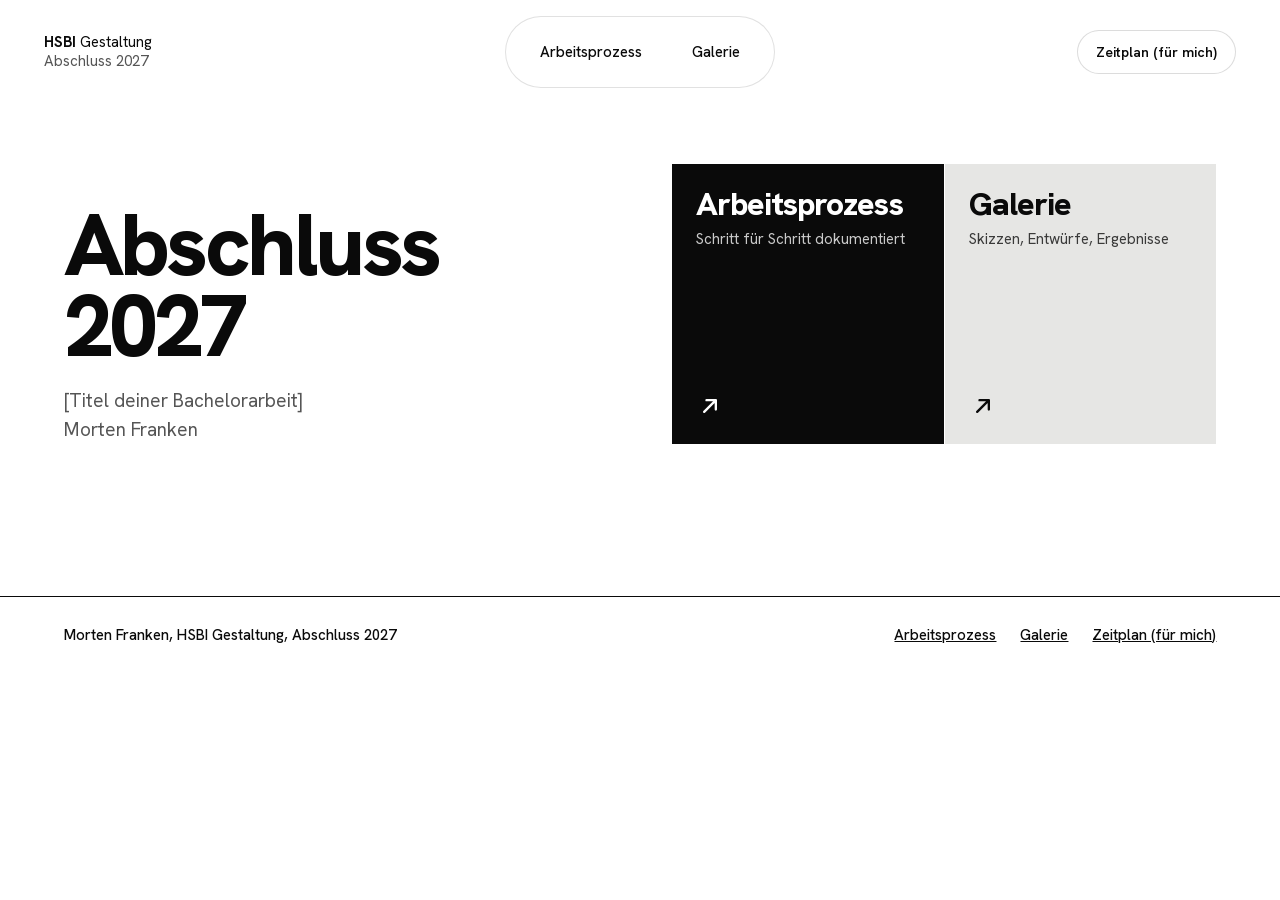
==== commit 13bcdc8e: "Add files via upload" ====
--- a/index.html
+++ b/index.html
@@ -13,8 +13,8 @@
 <div class="nav-fix">
 <header class="hdr"><div class="hdr-in">
 <a class="brand" href="index.html" aria-label="Startseite, HSBI Gestaltung, Abschluss 2027"><span class="mark"><svg width="20" height="20" viewBox="0 0 24 24" fill="none" stroke="currentColor" stroke-width="1.8" stroke-linecap="round" stroke-linejoin="round" aria-hidden="true"><path d="M4 11l8-7 8 7v8a1 1 0 0 1-1 1h-4v-6H9v6H5a1 1 0 0 1-1-1z"/></svg></span><span class="brand-t"><b>HSBI</b> Gestaltung<span>Abschluss 2027</span></span></a>
-<nav aria-label="Hauptnavigation"><ul class="pill"><li><a class="pi" href="arbeitsprozess.html">Arbeitsprozess</a></li><li><a class="pi" href="galerie.html">Galerie</a></li><li class="m-only"><a class="pi" href="termine.html">Termine</a></li></ul></nav>
-<div class="act"><a class="chip" href="termine.html">Termine</a></div>
+<nav aria-label="Hauptnavigation"><ul class="pill"><li><a class="pi" href="arbeitsprozess.html">Arbeitsprozess</a></li><li><a class="pi" href="galerie.html">Galerie</a></li><li class="m-only"><a class="pi" href="termine.html">Zeitplan (für mich)</a></li></ul></nav>
+<div class="act"><a class="chip" href="termine.html">Zeitplan (für mich)</a></div>
 </div></header>
 
 </div>
@@ -26,12 +26,12 @@
 <p class="lead">[Titel deiner Bachelorarbeit]<br>Morten Franken</p>
 </div>
 <div class="tiles">
-<a class="tile k" href="arbeitsprozess.html"><div><p class="tt">Arbeitsprozess</p><p class="ts">Schritt für Schritt dokumentiert</p></div><svg width="28" height="28" viewBox="0 0 24 24" fill="none" stroke="currentColor" stroke-width="2" stroke-linecap="round" stroke-linejoin="round" aria-hidden="true"><path d="M7 17L17 7M9 7h8v8"></path></svg></a>
-<a class="tile" href="galerie.html"><div><p class="tt">Galerie</p><p class="ts">Skizzen, Entwürfe, Ergebnisse</p></div><svg width="28" height="28" viewBox="0 0 24 24" fill="none" stroke="currentColor" stroke-width="2" stroke-linecap="round" stroke-linejoin="round" aria-hidden="true"><path d="M7 17L17 7M9 7h8v8"></path></svg></a>
+<a class="tile k" href="arbeitsprozess.html"><div><p class="tt">Arbeitsprozess</p><p class="ts">Schritt für Schritt dokumentiert</p></div><svg width="28" height="28" viewBox="0 0 24 24" fill="none" stroke="currentColor" stroke-width="2" stroke-linecap="round" stroke-linejoin="round" aria-hidden="true"><path d="M7 17L17 7M9 7h8v8"/></svg></a>
+<a class="tile" href="galerie.html"><div><p class="tt">Galerie</p><p class="ts">Skizzen, Entwürfe, Ergebnisse</p></div><svg width="28" height="28" viewBox="0 0 24 24" fill="none" stroke="currentColor" stroke-width="2" stroke-linecap="round" stroke-linejoin="round" aria-hidden="true"><path d="M7 17L17 7M9 7h8v8"/></svg></a>
 </div>
 </section>
 </main>
-<footer class="foot"><div class="wrap foot-in"><p>Morten Franken, HSBI Gestaltung, Abschluss 2027</p><nav class="flk" aria-label="Fußnavigation"><a href="arbeitsprozess.html">Arbeitsprozess</a><a href="galerie.html">Galerie</a><a href="termine.html">Termine</a></nav></div></footer>
+<footer class="foot"><div class="wrap foot-in"><p>Morten Franken, HSBI Gestaltung, Abschluss 2027</p><nav class="flk" aria-label="Fußnavigation"><a href="arbeitsprozess.html">Arbeitsprozess</a><a href="galerie.html">Galerie</a><a href="termine.html">Zeitplan (für mich)</a></nav></div></footer>
 
 </body>
 </html>
--- a/assets/style.css
+++ b/assets/style.css
@@ -138,8 +138,8 @@
 .btn{display:inline-flex;align-items:center;gap:10px;min-height:48px;padding:0 18px;border:1px solid #0a0a0a;background:#ffffff;color:#0a0a0a;font-weight:700;font-size:15px;text-decoration:none;white-space:nowrap;transition:background-color 160ms cubic-bezier(.2,0,0,1),color 160ms cubic-bezier(.2,0,0,1)}
 .btn:hover{background:#0a0a0a;color:#ffffff}
 .btn:active{transform:scale(.98)}
-.next .btn{margin-top:20px;border-color:#ffffff}
-.next .btn:hover{background:#0a0a0a;color:#ffffff}
+.pg .next .btn{margin-top:20px;border-color:#ffffff;background:#ffffff;color:#0a0a0a}
+.pg .next .btn:hover{background:#0a0a0a;color:#ffffff;border-color:#ffffff}
 .sz{font-weight:400;opacity:.78}
 .people{display:grid;grid-template-columns:repeat(auto-fit,minmax(min(240px,100%),1fr));border-top:1px solid #0a0a0a}
 .person{padding:20px 20px 24px 0;border-bottom:1px solid #0a0a0a}
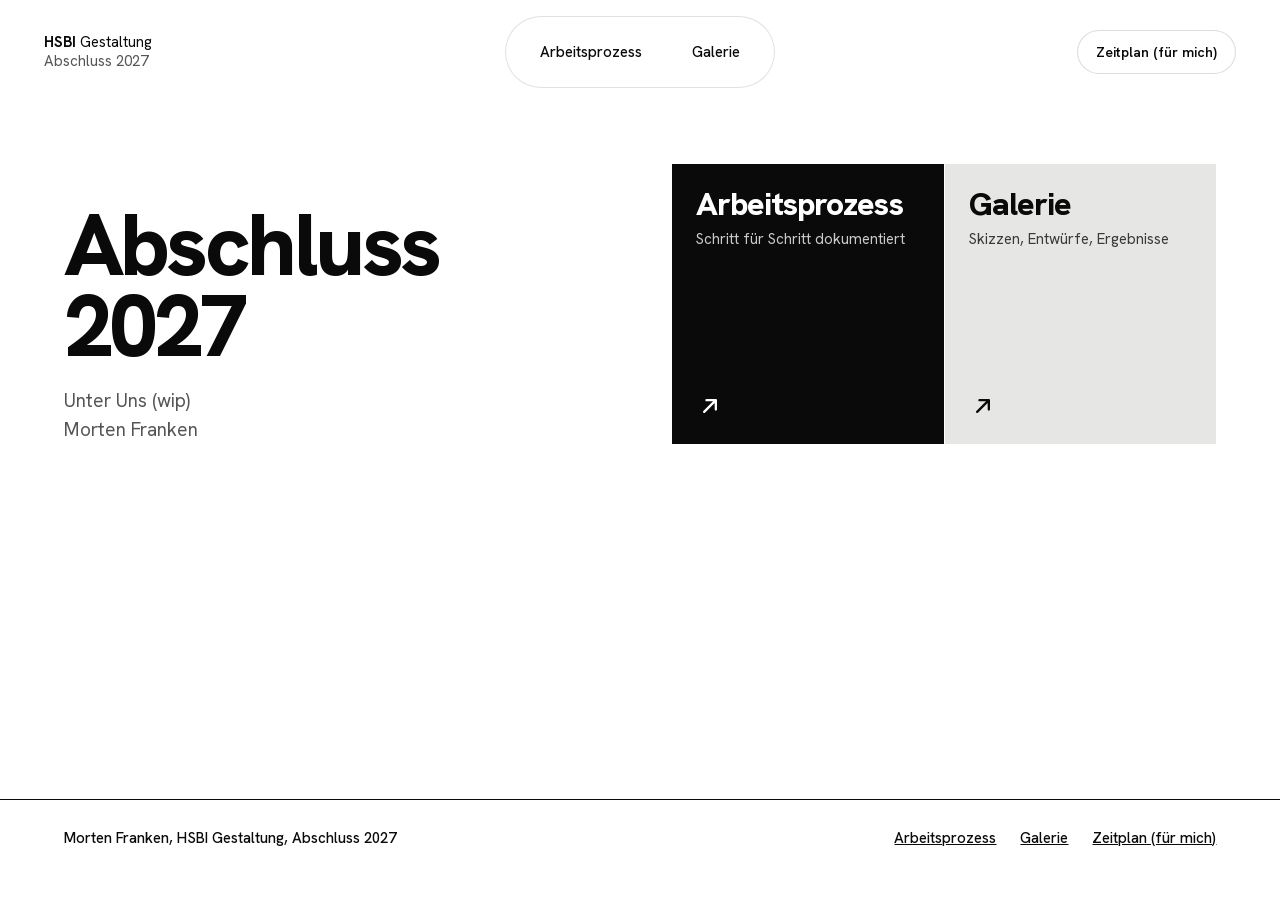
==== commit d9efc887: "Add files via upload" ====
--- a/index.html
+++ b/index.html
@@ -23,7 +23,7 @@
 <div>
 
 <h1 class="h1" id="h1">Abschluss<span class="yr">2027</span></h1>
-<p class="lead">[Titel deiner Bachelorarbeit]<br>Morten Franken</p>
+<p class="lead">Unter Uns (wip)<br>Morten Franken</p>
 </div>
 <div class="tiles">
 <a class="tile k" href="arbeitsprozess.html"><div><p class="tt">Arbeitsprozess</p><p class="ts">Schritt für Schritt dokumentiert</p></div><svg width="28" height="28" viewBox="0 0 24 24" fill="none" stroke="currentColor" stroke-width="2" stroke-linecap="round" stroke-linejoin="round" aria-hidden="true"><path d="M7 17L17 7M9 7h8v8"/></svg></a>
--- a/assets/style.css
+++ b/assets/style.css
@@ -1,7 +1,7 @@
 @font-face{font-family:'Hanken Grotesk';font-style:normal;font-weight:400 800;font-display:swap;src:url(fonts/hanken-grotesk.woff2) format('woff2');unicode-range:U+0000-00FF,U+0131,U+0152-0153,U+02BB-02BC,U+02C6,U+02DA,U+02DC,U+0304,U+0308,U+0329,U+2000-206F,U+20AC,U+2122,U+2191,U+2193,U+2212,U+2215,U+FEFF,U+FFFD}
 body{margin:0;background:#ffffff}
 *{box-sizing:border-box}
-.pg{font-family:'Hanken Grotesk',Helvetica,Arial,sans-serif;color:#0a0a0a;background:#ffffff;font-size:17px;line-height:1.5;-webkit-font-smoothing:antialiased}
+.pg{display:flex;flex-direction:column;min-height:100vh;font-family:'Hanken Grotesk',Helvetica,Arial,sans-serif;color:#0a0a0a;background:#ffffff;font-size:17px;line-height:1.5;-webkit-font-smoothing:antialiased}
 .pg a{color:inherit}
 .pg a:focus-visible,.pg button:focus-visible{outline:2px solid #0a0a0a;outline-offset:3px}
 .pg input:focus-visible + .box{outline:2px solid currentColor;outline-offset:3px}
@@ -149,7 +149,8 @@
 .src{margin:24px 0 0;max-width:68ch;font-size:14px;color:#555555}
 
 /* Footer */
-.foot{margin-top:96px;padding-block:16px 40px;border-top:1px solid #0a0a0a;font-size:15px}
+.pg main{flex:1 0 auto;width:100%;margin-bottom:96px}
+.foot{margin-top:auto;padding-block:16px 40px;border-top:1px solid #0a0a0a;font-size:15px}
 .foot-in{display:flex;flex-wrap:wrap;justify-content:space-between;align-items:center;gap:4px 32px}
 .foot-in p{margin:0;font-weight:500}
 .flk{display:flex;flex-wrap:wrap;gap:4px 24px}
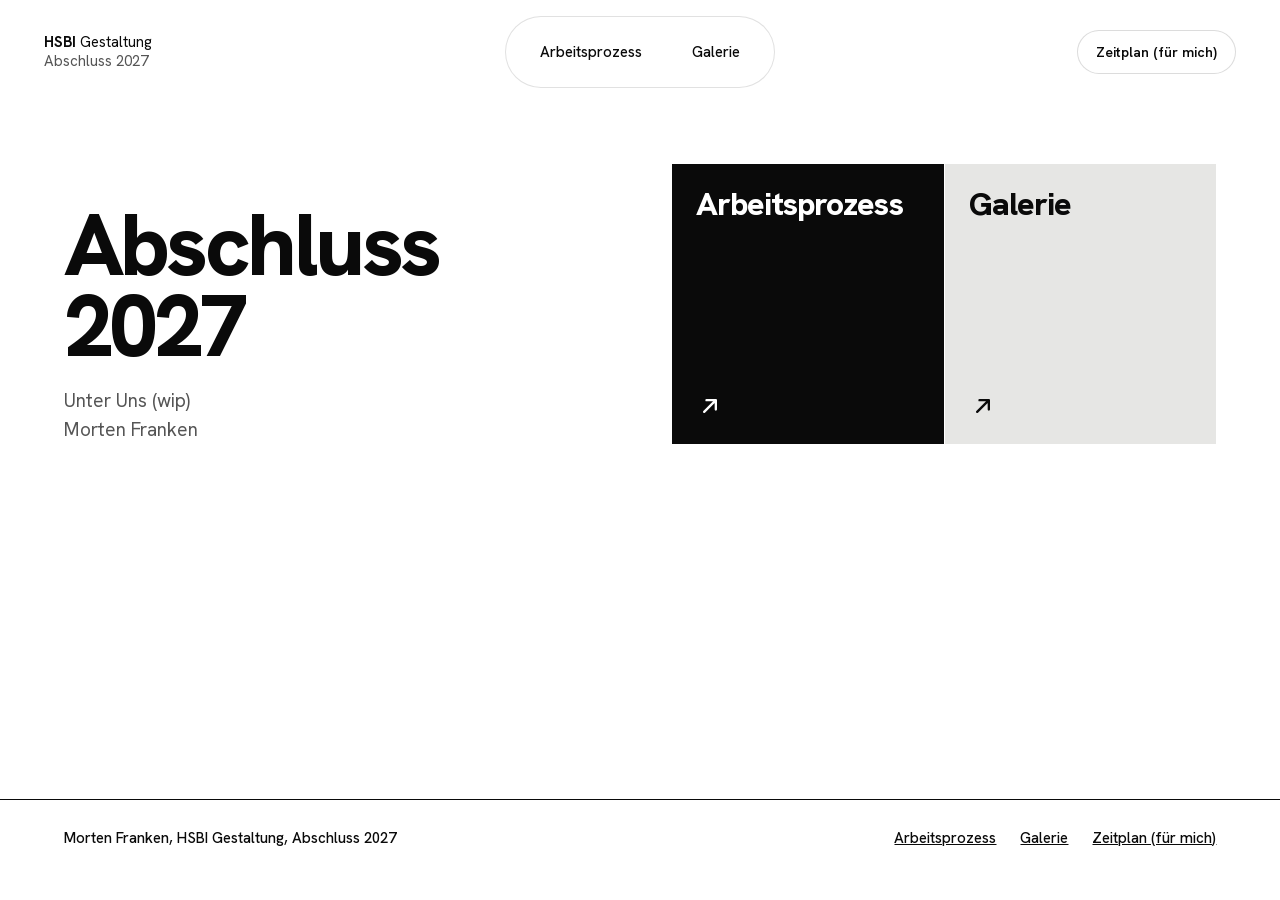
==== commit ffe96ee8: "Update index.html" ====
--- a/index.html
+++ b/index.html
@@ -26,8 +26,8 @@
 <p class="lead">Unter Uns (wip)<br>Morten Franken</p>
 </div>
 <div class="tiles">
-<a class="tile k" href="arbeitsprozess.html"><div><p class="tt">Arbeitsprozess</p><p class="ts">Schritt für Schritt dokumentiert</p></div><svg width="28" height="28" viewBox="0 0 24 24" fill="none" stroke="currentColor" stroke-width="2" stroke-linecap="round" stroke-linejoin="round" aria-hidden="true"><path d="M7 17L17 7M9 7h8v8"/></svg></a>
-<a class="tile" href="galerie.html"><div><p class="tt">Galerie</p><p class="ts">Skizzen, Entwürfe, Ergebnisse</p></div><svg width="28" height="28" viewBox="0 0 24 24" fill="none" stroke="currentColor" stroke-width="2" stroke-linecap="round" stroke-linejoin="round" aria-hidden="true"><path d="M7 17L17 7M9 7h8v8"/></svg></a>
+<a class="tile k" href="arbeitsprozess.html"><div><p class="tt">Arbeitsprozess</p></div><svg width="28" height="28" viewBox="0 0 24 24" fill="none" stroke="currentColor" stroke-width="2" stroke-linecap="round" stroke-linejoin="round" aria-hidden="true"><path d="M7 17L17 7M9 7h8v8"/></svg></a>
+<a class="tile" href="galerie.html"><div><p class="tt">Galerie</p></div><svg width="28" height="28" viewBox="0 0 24 24" fill="none" stroke="currentColor" stroke-width="2" stroke-linecap="round" stroke-linejoin="round" aria-hidden="true"><path d="M7 17L17 7M9 7h8v8"/></svg></a>
 </div>
 </section>
 </main>
--- a/assets/style.css
+++ b/assets/style.css
@@ -131,6 +131,19 @@
 .gi-b .ti{font-size:20px;font-weight:700}
 
 /* Formulare, Kontakt */
+.fig{margin:0 0 0;border:1px solid #0a0a0a;background:#f1f1ef}
+.fig iframe{display:block;width:100%;height:min(78vh,820px);min-height:420px;border:0;background:#f1f1ef}
+.fig-bar{display:flex;flex-wrap:wrap;gap:12px 24px;align-items:center;justify-content:space-between;padding:12px 16px;border-top:1px solid #0a0a0a;background:#ffffff;font-size:15px}
+.fig-bar p{margin:0;color:#4a4a4a}
+#galerie{container-type:inline-size}
+.gal{--g:2px;display:grid;grid-template-columns:repeat(4,1fr);grid-auto-rows:calc((100cqw - 3 * var(--g)) / 4);gap:var(--g);margin:0;padding:0;list-style:none}
+.gal li{background:#e5e5e3;min-width:0;grid-column:var(--c) / span 1;grid-row:var(--r) / span 1}
+.gal .l{grid-column:var(--c) / span 2;grid-row:var(--r) / span 2}
+.gal-act{display:flex;justify-content:center;padding-top:56px}
+.btn.pri{background:#0a0a0a;color:#ffffff;border-color:#0a0a0a;cursor:pointer;font-family:inherit}
+.btn.pri:hover{background:#ffffff;color:#0a0a0a}
+@media (max-width:720px){.gal{grid-template-columns:repeat(2,1fr);grid-auto-rows:calc((100cqw - var(--g)) / 2);grid-auto-flow:dense}
+.gal li{grid-column:auto / span 1;grid-row:auto / span 1}.gal .l{grid-column:1 / span 2;grid-row:auto / span 2}}
 .sec-h{margin:0 0 16px;font-weight:800;font-size:clamp(22px,3vw,30px);letter-spacing:-.02em}
 .dl-list{margin:0;padding:0;list-style:none;border-bottom:1px solid #0a0a0a}
 .dl-item{display:grid;grid-template-columns:minmax(0,1fr) auto;gap:8px 24px;align-items:center;padding:14px 0;border-top:1px solid #0a0a0a}
